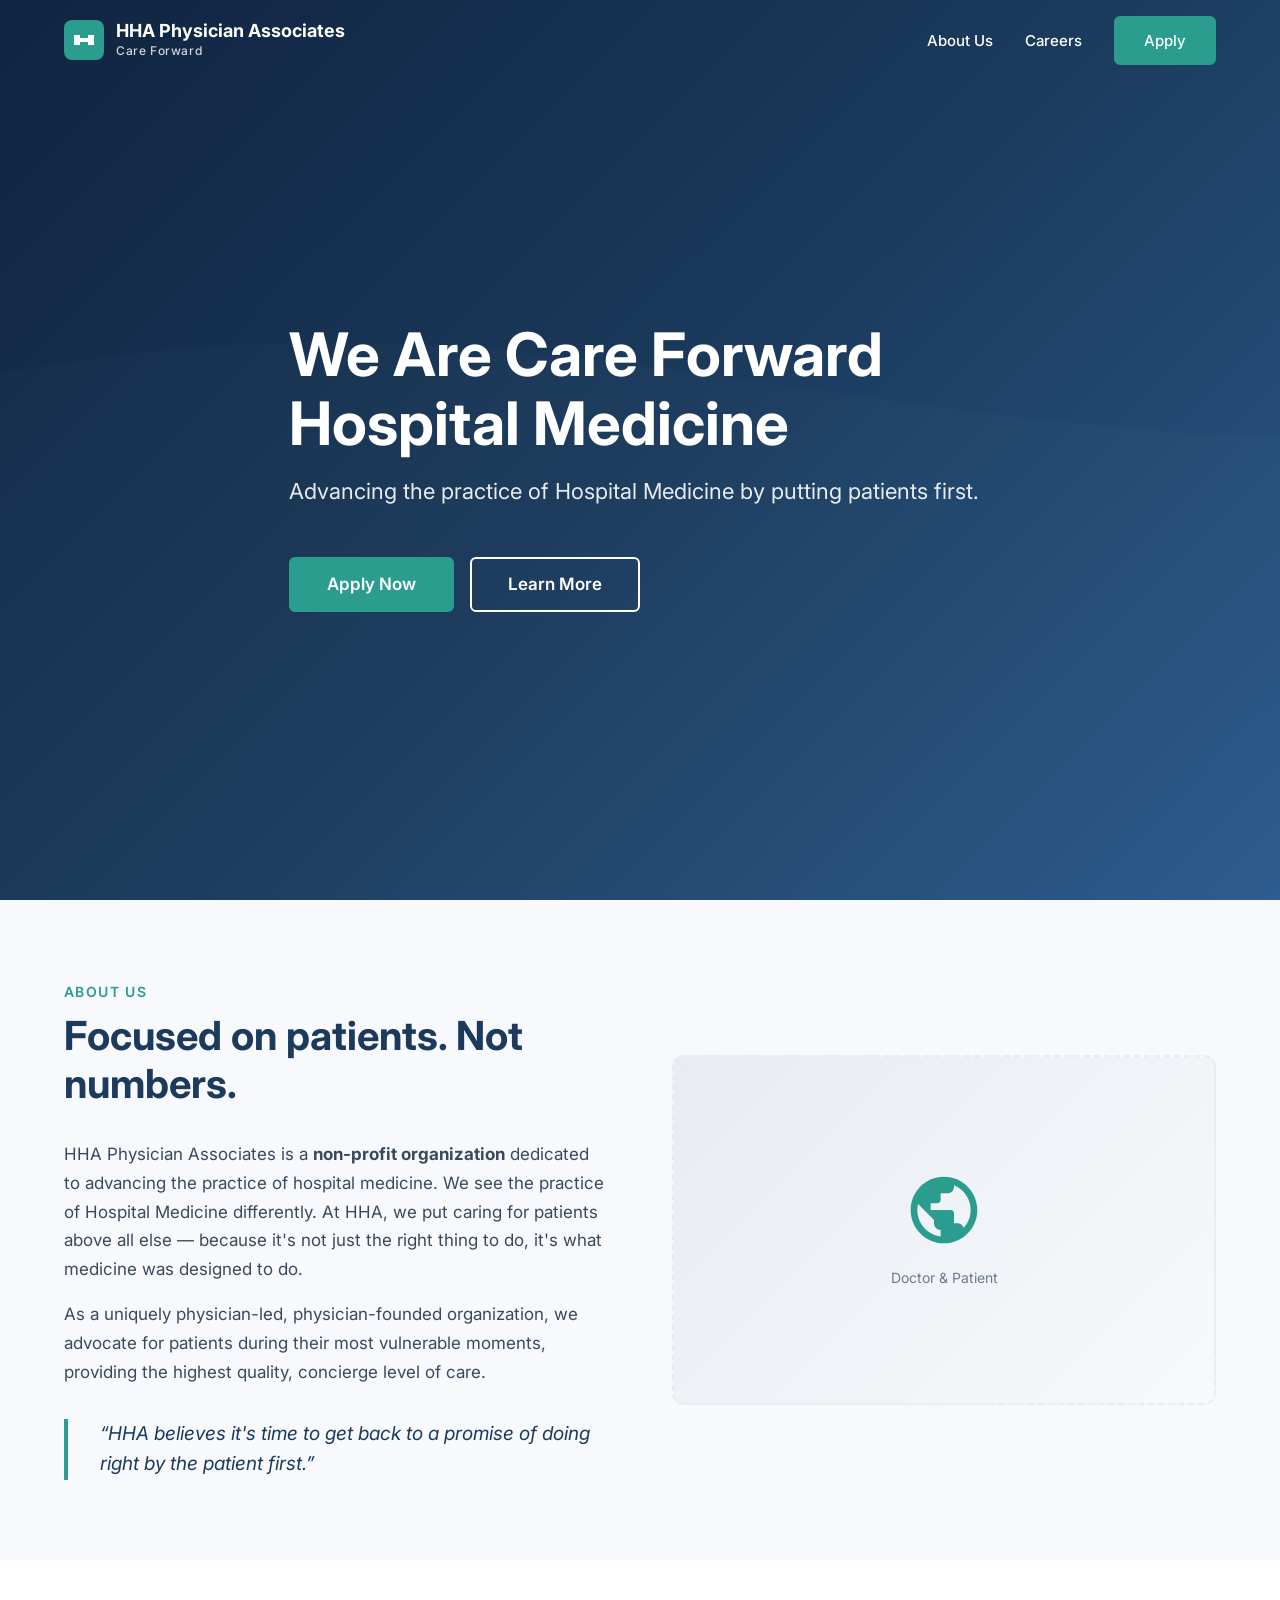
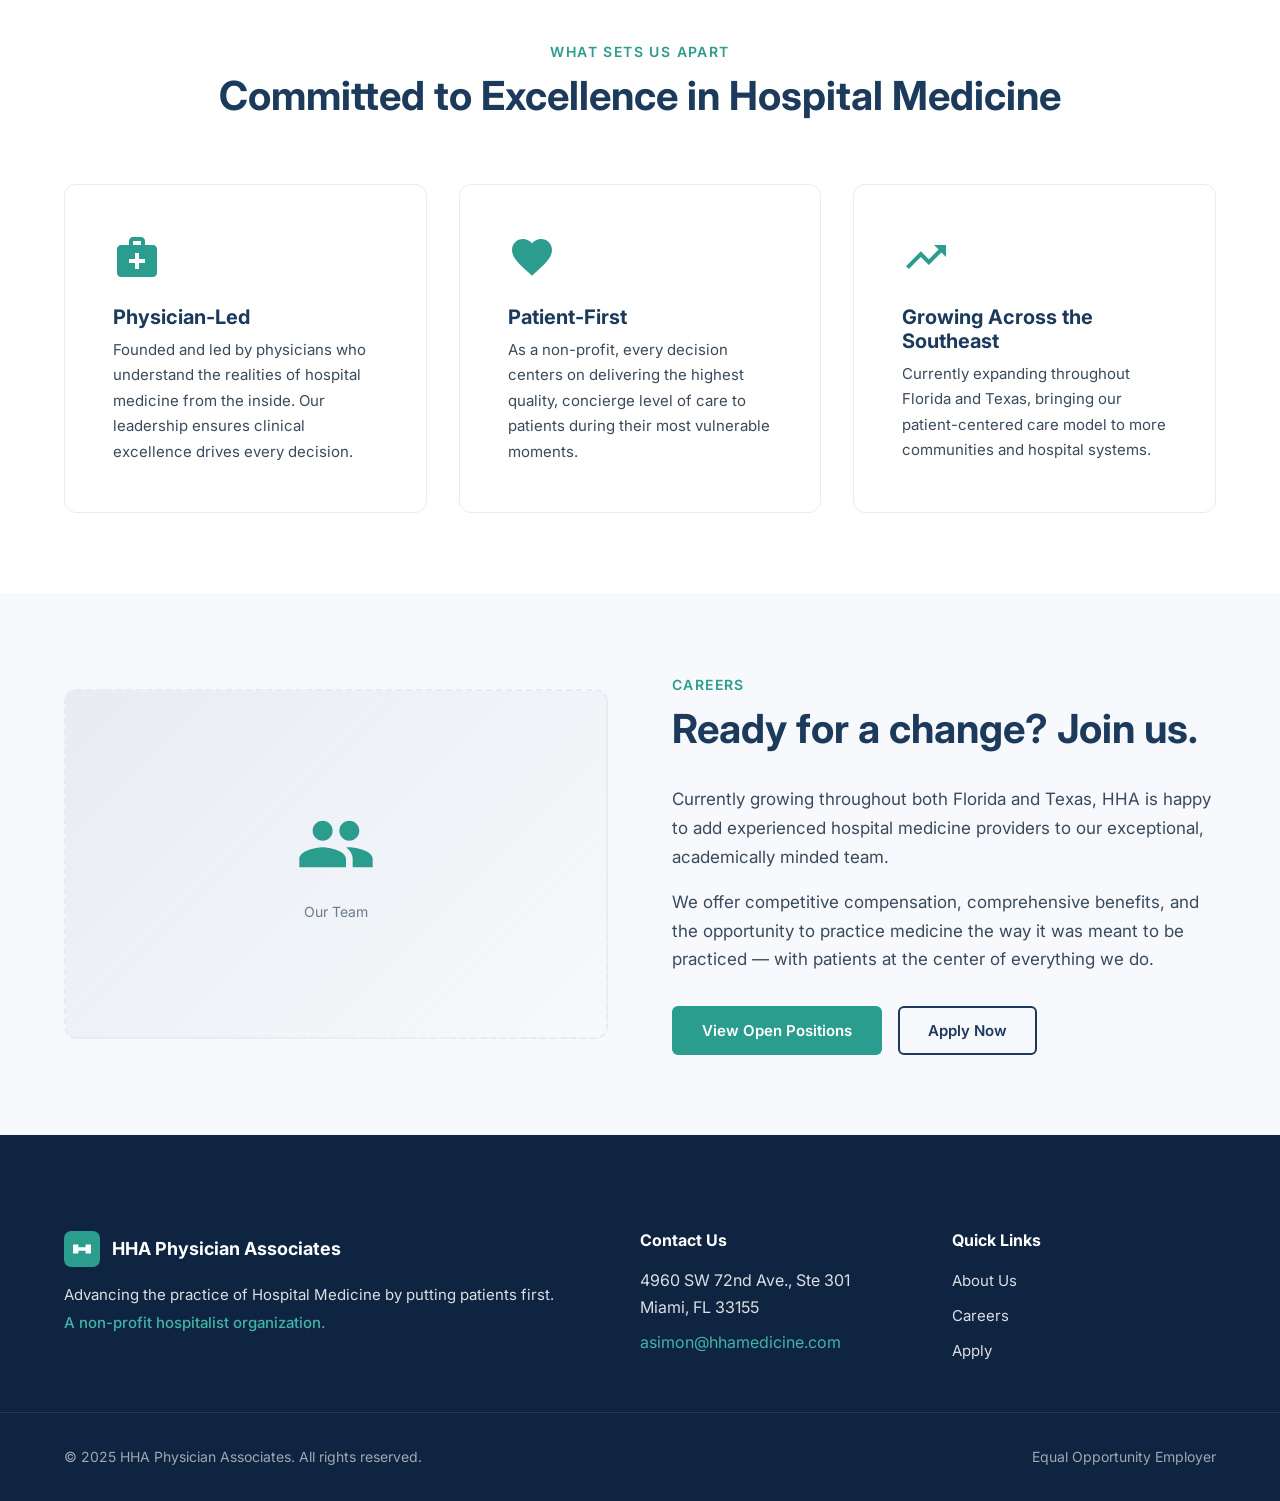
==== index.html @ b3868b81 "Add HHA Physician Associates website Build a complete static website for HHA Physician Associates, a" ====
<!DOCTYPE html>
<html lang="en">
<head>
  <meta charset="UTF-8">
  <meta name="viewport" content="width=device-width, initial-scale=1.0">
  <meta name="description" content="HHA Physician Associates is a non-profit, physician-led hospitalist group advancing hospital medicine by putting patients first. Serving Florida and Texas.">
  <meta name="keywords" content="hospitalist, hospital medicine, physician, HHA, Care Forward, Florida, Texas, patient care, non-profit">

  <meta property="og:title" content="HHA Physician Associates | Care Forward Hospital Medicine">
  <meta property="og:description" content="Advancing the practice of Hospital Medicine by putting patients first.">
  <meta property="og:type" content="website">

  <link rel="preconnect" href="https://fonts.googleapis.com">
  <link rel="preconnect" href="https://fonts.gstatic.com" crossorigin>
  <link href="https://fonts.googleapis.com/css2?family=Inter:wght@400;500;600;700&display=swap" rel="stylesheet">

  <link rel="stylesheet" href="css/variables.css">
  <link rel="stylesheet" href="css/styles.css">
  <link rel="stylesheet" href="css/responsive.css">

  <title>HHA Physician Associates | Care Forward Hospital Medicine</title>
</head>
<body>
  <a href="#main-content" class="skip-link">Skip to main content</a>

  <!-- Header -->
  <header class="site-header" id="site-header">
    <div class="container header-inner">
      <a href="index.html" class="logo" aria-label="HHA Physician Associates - Home">
        <svg class="logo-icon" width="40" height="40" viewBox="0 0 40 40" fill="none" xmlns="http://www.w3.org/2000/svg" aria-hidden="true">
          <rect width="40" height="40" rx="8" fill="#2A9D8F"/>
          <path d="M10 15h6v10h-6zM24 15h6v10h-6zM16 18h8v4h-8z" fill="white"/>
        </svg>
        <div class="logo-text">
          <span class="logo-name">HHA Physician Associates</span>
          <span class="logo-tagline">Care Forward</span>
        </div>
      </a>

      <button class="nav-toggle" id="nav-toggle" aria-expanded="false" aria-controls="nav-menu" aria-label="Toggle navigation menu">
        <span class="hamburger-line"></span>
        <span class="hamburger-line"></span>
        <span class="hamburger-line"></span>
      </button>

      <nav class="main-nav" id="nav-menu" aria-label="Main navigation">
        <ul class="nav-list">
          <li><a href="#about" class="nav-link">About Us</a></li>
          <li><a href="careers.html" class="nav-link">Careers</a></li>
          <li><a href="careers.html#apply" class="nav-link btn btn-accent">Apply</a></li>
        </ul>
      </nav>
    </div>
  </header>

  <main id="main-content">
    <!-- Hero Section -->
    <section class="hero" id="hero">
      <div class="hero-overlay"></div>
      <div class="container hero-content">
        <h1>We Are Care Forward Hospital Medicine</h1>
        <p class="hero-tagline">Advancing the practice of Hospital Medicine by putting patients first.</p>
        <div class="hero-actions">
          <a href="careers.html#apply" class="btn btn-accent btn-lg">Apply Now</a>
          <a href="#about" class="btn btn-outline-white btn-lg">Learn More</a>
        </div>
      </div>
    </section>

    <!-- About Section -->
    <section class="about" id="about">
      <div class="container two-column">
        <div class="text-content">
          <span class="section-label">About Us</span>
          <h2>Focused on patients. Not numbers.</h2>
          <p>HHA Physician Associates is a <strong>non-profit organization</strong> dedicated to advancing the practice of hospital medicine. We see the practice of Hospital Medicine differently. At HHA, we put caring for patients above all else &mdash; because it's not just the right thing to do, it's what medicine was designed to do.</p>
          <p>As a uniquely physician-led, physician-founded organization, we advocate for patients during their most vulnerable moments, providing the highest quality, concierge level of care.</p>
          <blockquote>
            <p>&ldquo;HHA believes it's time to get back to a promise of doing right by the patient first.&rdquo;</p>
          </blockquote>
        </div>
        <div class="image-content">
          <div class="image-placeholder" role="img" aria-label="Physician consulting with a patient">
            <svg width="80" height="80" viewBox="0 0 24 24" fill="none" xmlns="http://www.w3.org/2000/svg" aria-hidden="true">
              <path d="M12 2C6.48 2 2 6.48 2 12s4.48 10 10 10 10-4.48 10-10S17.52 2 12 2zm-1 17.93c-3.95-.49-7-3.85-7-7.93 0-.62.08-1.21.21-1.79L9 15v1c0 1.1.9 2 2 2v1.93zm6.9-2.54c-.26-.81-1-1.39-1.9-1.39h-1v-3c0-.55-.45-1-1-1H8v-2h2c.55 0 1-.45 1-1V7h2c1.1 0 2-.9 2-2v-.41c2.93 1.19 5 4.06 5 7.41 0 2.08-.8 3.97-2.1 5.39z" fill="#2A9D8F"/>
            </svg>
            <span>Doctor &amp; Patient</span>
          </div>
        </div>
      </div>
    </section>

    <!-- Values Section -->
    <section class="values" id="values">
      <div class="container">
        <span class="section-label section-label-center">What Sets Us Apart</span>
        <h2 class="section-title-center">Committed to Excellence in Hospital Medicine</h2>
        <div class="values-grid">
          <div class="value-card">
            <div class="value-icon">
              <svg width="48" height="48" viewBox="0 0 24 24" fill="none" xmlns="http://www.w3.org/2000/svg" aria-hidden="true">
                <path d="M20 6h-4V4c0-1.1-.9-2-2-2h-4c-1.1 0-2 .9-2 2v2H4c-1.1 0-2 .9-2 2v12c0 1.1.9 2 2 2h16c1.1 0 2-.9 2-2V8c0-1.1-.9-2-2-2zM10 4h4v2h-4V4zm6 11h-3v3h-2v-3H8v-2h3v-3h2v3h3v2z" fill="#2A9D8F"/>
              </svg>
            </div>
            <h3>Physician-Led</h3>
            <p>Founded and led by physicians who understand the realities of hospital medicine from the inside. Our leadership ensures clinical excellence drives every decision.</p>
          </div>
          <div class="value-card">
            <div class="value-icon">
              <svg width="48" height="48" viewBox="0 0 24 24" fill="none" xmlns="http://www.w3.org/2000/svg" aria-hidden="true">
                <path d="M12 21.35l-1.45-1.32C5.4 15.36 2 12.28 2 8.5 2 5.42 4.42 3 7.5 3c1.74 0 3.41.81 4.5 2.09C13.09 3.81 14.76 3 16.5 3 19.58 3 22 5.42 22 8.5c0 3.78-3.4 6.86-8.55 11.54L12 21.35z" fill="#2A9D8F"/>
              </svg>
            </div>
            <h3>Patient-First</h3>
            <p>As a non-profit, every decision centers on delivering the highest quality, concierge level of care to patients during their most vulnerable moments.</p>
          </div>
          <div class="value-card">
            <div class="value-icon">
              <svg width="48" height="48" viewBox="0 0 24 24" fill="none" xmlns="http://www.w3.org/2000/svg" aria-hidden="true">
                <path d="M16 6l2.29 2.29-4.88 4.88-4-4L2 16.59 3.41 18l6-6 4 4 6.3-6.29L22 12V6h-6z" fill="#2A9D8F"/>
              </svg>
            </div>
            <h3>Growing Across the Southeast</h3>
            <p>Currently expanding throughout Florida and Texas, bringing our patient-centered care model to more communities and hospital systems.</p>
          </div>
        </div>
      </div>
    </section>

    <!-- Join Section -->
    <section class="join" id="join">
      <div class="container two-column reverse">
        <div class="text-content">
          <span class="section-label">Careers</span>
          <h2>Ready for a change? Join us.</h2>
          <p>Currently growing throughout both Florida and Texas, HHA is happy to add experienced hospital medicine providers to our exceptional, academically minded team.</p>
          <p>We offer competitive compensation, comprehensive benefits, and the opportunity to practice medicine the way it was meant to be practiced &mdash; with patients at the center of everything we do.</p>
          <div class="join-actions">
            <a href="careers.html" class="btn btn-accent">View Open Positions</a>
            <a href="careers.html#apply" class="btn btn-outline">Apply Now</a>
          </div>
        </div>
        <div class="image-content">
          <div class="image-placeholder" role="img" aria-label="HHA medical team collaborating">
            <svg width="80" height="80" viewBox="0 0 24 24" fill="none" xmlns="http://www.w3.org/2000/svg" aria-hidden="true">
              <path d="M16 11c1.66 0 2.99-1.34 2.99-3S17.66 5 16 5c-1.66 0-3 1.34-3 3s1.34 3 3 3zm-8 0c1.66 0 2.99-1.34 2.99-3S9.66 5 8 5C6.34 5 5 6.34 5 8s1.34 3 3 3zm0 2c-2.33 0-7 1.17-7 3.5V19h14v-2.5c0-2.33-4.67-3.5-7-3.5zm8 0c-.29 0-.62.02-.97.05 1.16.84 1.97 1.97 1.97 3.45V19h6v-2.5c0-2.33-4.67-3.5-7-3.5z" fill="#2A9D8F"/>
            </svg>
            <span>Our Team</span>
          </div>
        </div>
      </div>
    </section>
  </main>

  <!-- Footer -->
  <footer class="site-footer">
    <div class="container footer-grid">
      <div class="footer-brand">
        <a href="index.html" class="footer-logo" aria-label="HHA Physician Associates - Home">
          <svg class="logo-icon" width="36" height="36" viewBox="0 0 40 40" fill="none" xmlns="http://www.w3.org/2000/svg" aria-hidden="true">
            <rect width="40" height="40" rx="8" fill="#2A9D8F"/>
            <path d="M10 15h6v10h-6zM24 15h6v10h-6zM16 18h8v4h-8z" fill="white"/>
          </svg>
          <span>HHA Physician Associates</span>
        </a>
        <p>Advancing the practice of Hospital Medicine by putting patients first.</p>
        <p class="footer-nonprofit">A non-profit hospitalist organization.</p>
      </div>
      <div class="footer-contact">
        <h4>Contact Us</h4>
        <address>
          4960 SW 72nd Ave., Ste 301<br>
          Miami, FL 33155
        </address>
        <a href="mailto:asimon@hhamedicine.com">asimon@hhamedicine.com</a>
      </div>
      <div class="footer-links">
        <h4>Quick Links</h4>
        <ul>
          <li><a href="#about">About Us</a></li>
          <li><a href="careers.html">Careers</a></li>
          <li><a href="careers.html#apply">Apply</a></li>
        </ul>
      </div>
    </div>
    <div class="footer-bottom">
      <div class="container footer-bottom-inner">
        <p>&copy; 2025 HHA Physician Associates. All rights reserved.</p>
        <p>Equal Opportunity Employer</p>
      </div>
    </div>
  </footer>

  <script src="js/main.js"></script>
</body>
</html>
---- css/variables.css ----
:root {
  /* Primary - Deep medical blue */
  --color-primary: #1B3A5C;
  --color-primary-light: #2A5A8C;
  --color-primary-dark: #0F2440;

  /* Accent - Teal */
  --color-accent: #2A9D8F;
  --color-accent-light: #40B4A6;
  --color-accent-dark: #1E7A6E;

  /* Neutrals */
  --color-white: #FFFFFF;
  --color-off-white: #F7F9FC;
  --color-light-gray: #E8ECF1;
  --color-medium-gray: #6B7B8D;
  --color-dark-gray: #3A4A5C;
  --color-black: #1A1A2E;

  /* Semantic */
  --color-error: #E74C3C;

  /* Typography */
  --font-heading: 'Inter', 'Segoe UI', system-ui, sans-serif;
  --font-body: 'Inter', 'Segoe UI', system-ui, sans-serif;

  /* Spacing */
  --space-xs: 0.25rem;
  --space-sm: 0.5rem;
  --space-md: 1rem;
  --space-lg: 2rem;
  --space-xl: 3rem;
  --space-2xl: 4rem;
  --space-3xl: 6rem;

  /* Container */
  --container-max: 1200px;
  --container-padding: 1.5rem;

  /* Border radius */
  --radius-sm: 4px;
  --radius-md: 6px;
  --radius-lg: 12px;

  /* Shadows */
  --shadow-sm: 0 1px 3px rgba(0, 0, 0, 0.08);
  --shadow-md: 0 4px 12px rgba(0, 0, 0, 0.1);
  --shadow-lg: 0 8px 30px rgba(0, 0, 0, 0.12);
}
---- css/styles.css ----
/* ============================================
   Reset
   ============================================ */
*, *::before, *::after {
  box-sizing: border-box;
  margin: 0;
  padding: 0;
}

html {
  scroll-behavior: smooth;
  scroll-padding-top: 80px;
}

body {
  font-family: var(--font-body);
  font-size: 1rem;
  line-height: 1.7;
  color: var(--color-black);
  background-color: var(--color-white);
  -webkit-font-smoothing: antialiased;
  -moz-osx-font-smoothing: grayscale;
}

img {
  max-width: 100%;
  height: auto;
  display: block;
}

a {
  color: inherit;
  text-decoration: none;
}

ul {
  list-style: none;
}

h1, h2, h3, h4, h5, h6 {
  font-family: var(--font-heading);
  line-height: 1.2;
  color: var(--color-primary);
}

/* ============================================
   Utilities
   ============================================ */
.container {
  max-width: var(--container-max);
  margin-inline: auto;
  padding-inline: var(--container-padding);
}

.container.narrow {
  max-width: 700px;
}

.skip-link {
  position: absolute;
  top: -100%;
  left: 16px;
  background: var(--color-primary);
  color: var(--color-white);
  padding: 0.75rem 1.5rem;
  border-radius: var(--radius-md);
  z-index: 1000;
  font-weight: 600;
}

.skip-link:focus {
  top: 16px;
}

.section-label {
  display: block;
  font-size: 0.875rem;
  font-weight: 600;
  text-transform: uppercase;
  letter-spacing: 0.1em;
  color: var(--color-accent);
  margin-bottom: var(--space-sm);
}

.section-label-center {
  text-align: center;
}

.section-title-center {
  text-align: center;
  margin-bottom: var(--space-2xl);
}

/* ============================================
   Buttons
   ============================================ */
.btn {
  display: inline-flex;
  align-items: center;
  justify-content: center;
  gap: 0.5rem;
  padding: 0.75rem 1.75rem;
  border-radius: var(--radius-md);
  font-weight: 600;
  font-size: 0.9375rem;
  font-family: var(--font-body);
  text-decoration: none;
  transition: all 0.2s ease;
  cursor: pointer;
  border: 2px solid transparent;
  line-height: 1.4;
}

.btn-lg {
  padding: 0.875rem 2.25rem;
  font-size: 1.0625rem;
}

.btn-accent {
  background: var(--color-accent);
  color: var(--color-white);
  border-color: var(--color-accent);
}

.btn-accent:hover,
.btn-accent:focus-visible {
  background: var(--color-accent-dark);
  border-color: var(--color-accent-dark);
}

.btn-outline {
  background: transparent;
  color: var(--color-primary);
  border-color: var(--color-primary);
}

.btn-outline:hover,
.btn-outline:focus-visible {
  background: var(--color-primary);
  color: var(--color-white);
}

.btn-outline-white {
  background: transparent;
  color: var(--color-white);
  border-color: var(--color-white);
}

.btn-outline-white:hover,
.btn-outline-white:focus-visible {
  background: var(--color-white);
  color: var(--color-primary);
}

/* ============================================
   Header
   ============================================ */
.site-header {
  position: fixed;
  top: 0;
  left: 0;
  right: 0;
  z-index: 100;
  background: transparent;
  transition: background 0.3s ease, box-shadow 0.3s ease;
}

.site-header.scrolled {
  background: var(--color-white);
  box-shadow: var(--shadow-sm);
}

.site-header.scrolled .logo-name,
.site-header.scrolled .logo-tagline {
  color: var(--color-primary);
}

.site-header.scrolled .nav-link {
  color: var(--color-black);
}

.site-header.scrolled .nav-link:hover,
.site-header.scrolled .nav-link:focus-visible {
  color: var(--color-accent);
}

.site-header.scrolled .nav-link.btn.btn-accent {
  color: var(--color-white);
}

.site-header.scrolled .hamburger-line {
  background: var(--color-primary);
}

.header-inner {
  display: flex;
  align-items: center;
  justify-content: space-between;
  padding-block: 1rem;
}

/* Logo */
.logo {
  display: flex;
  align-items: center;
  gap: 0.75rem;
  text-decoration: none;
  z-index: 101;
}

.logo-text {
  display: flex;
  flex-direction: column;
}

.logo-name {
  font-size: 1.125rem;
  font-weight: 700;
  color: var(--color-white);
  line-height: 1.2;
  transition: color 0.3s ease;
}

.logo-tagline {
  font-size: 0.75rem;
  font-weight: 500;
  color: rgba(255, 255, 255, 0.8);
  letter-spacing: 0.05em;
  transition: color 0.3s ease;
}

.site-header.scrolled .logo-tagline {
  color: var(--color-accent);
}

/* Navigation */
.nav-toggle {
  display: flex;
  flex-direction: column;
  gap: 5px;
  background: none;
  border: none;
  cursor: pointer;
  padding: 8px;
  z-index: 101;
}

.hamburger-line {
  width: 24px;
  height: 2px;
  background: var(--color-white);
  transition: all 0.3s ease;
}

.nav-open .hamburger-line:nth-child(1) {
  transform: rotate(45deg) translate(5px, 5px);
}

.nav-open .hamburger-line:nth-child(2) {
  opacity: 0;
}

.nav-open .hamburger-line:nth-child(3) {
  transform: rotate(-45deg) translate(5px, -5px);
}

.main-nav {
  display: none;
}

.nav-list {
  display: flex;
  flex-direction: column;
  align-items: center;
  gap: var(--space-lg);
}

.nav-link {
  font-weight: 500;
  font-size: 1rem;
  color: var(--color-white);
  transition: color 0.2s ease;
}

.nav-link:hover,
.nav-link:focus-visible {
  color: var(--color-accent-light);
}

/* Mobile nav open state */
.nav-open .main-nav {
  display: flex;
  position: fixed;
  top: 0;
  left: 0;
  right: 0;
  bottom: 0;
  background: var(--color-primary-dark);
  align-items: center;
  justify-content: center;
  z-index: 100;
}

.nav-open .nav-link {
  font-size: 1.5rem;
  color: var(--color-white);
}

.nav-open .hamburger-line {
  background: var(--color-white);
}

/* ============================================
   Hero
   ============================================ */
.hero {
  position: relative;
  min-height: 100vh;
  display: flex;
  align-items: center;
  background: linear-gradient(135deg, var(--color-primary-dark) 0%, var(--color-primary) 50%, var(--color-primary-light) 100%);
  overflow: hidden;
}

.hero-overlay {
  position: absolute;
  inset: 0;
  background: url('data:image/svg+xml,<svg xmlns="http://www.w3.org/2000/svg" viewBox="0 0 1440 320"><path fill="rgba(255,255,255,0.03)" d="M0,96L48,112C96,128,192,160,288,160C384,160,480,128,576,122.7C672,117,768,139,864,149.3C960,160,1056,160,1152,138.7C1248,117,1344,75,1392,53.3L1440,32L1440,320L1392,320C1344,320,1248,320,1152,320C1056,320,960,320,864,320C768,320,672,320,576,320C480,320,384,320,288,320C192,320,96,320,48,320L0,320Z"></path></svg>') no-repeat bottom;
  background-size: cover;
  opacity: 0.5;
}

.hero-content {
  position: relative;
  z-index: 1;
  max-width: 750px;
  padding-block: 8rem 6rem;
}

.hero h1 {
  font-size: clamp(2.25rem, 5vw, 3.75rem);
  font-weight: 700;
  color: var(--color-white);
  margin-bottom: var(--space-md);
  line-height: 1.15;
}

.hero-tagline {
  font-size: clamp(1.125rem, 2vw, 1.375rem);
  color: rgba(255, 255, 255, 0.9);
  margin-bottom: var(--space-xl);
  line-height: 1.6;
}

.hero-actions {
  display: flex;
  flex-wrap: wrap;
  gap: var(--space-md);
}

/* ============================================
   About Section
   ============================================ */
.about {
  padding: var(--space-3xl) 0;
  background: var(--color-off-white);
}

.two-column {
  display: grid;
  grid-template-columns: 1fr;
  gap: var(--space-2xl);
  align-items: center;
}

.about h2 {
  font-size: clamp(1.75rem, 3.5vw, 2.5rem);
  margin-bottom: var(--space-lg);
}

.about p {
  margin-bottom: var(--space-md);
  color: var(--color-dark-gray);
  font-size: 1.0625rem;
}

.about blockquote {
  border-left: 4px solid var(--color-accent);
  padding-left: var(--space-lg);
  margin-top: var(--space-lg);
  font-style: italic;
}

.about blockquote p {
  font-size: 1.1875rem;
  color: var(--color-primary);
  line-height: 1.6;
  margin-bottom: 0;
}

/* Image placeholder */
.image-placeholder {
  background: linear-gradient(135deg, var(--color-light-gray) 0%, var(--color-off-white) 100%);
  border-radius: var(--radius-lg);
  display: flex;
  flex-direction: column;
  align-items: center;
  justify-content: center;
  gap: var(--space-md);
  min-height: 350px;
  color: var(--color-medium-gray);
  font-size: 0.875rem;
  border: 2px dashed var(--color-light-gray);
}

/* ============================================
   Values Section
   ============================================ */
.values {
  padding: var(--space-3xl) 0;
  background: var(--color-white);
}

.values h2 {
  font-size: clamp(1.75rem, 3.5vw, 2.5rem);
}

.values-grid {
  display: grid;
  grid-template-columns: 1fr;
  gap: var(--space-lg);
}

.value-card {
  background: var(--color-white);
  border: 1px solid var(--color-light-gray);
  border-radius: var(--radius-lg);
  padding: var(--space-xl);
  transition: transform 0.2s ease, box-shadow 0.2s ease;
}

.value-card:hover {
  transform: translateY(-4px);
  box-shadow: var(--shadow-lg);
}

.value-icon {
  margin-bottom: var(--space-md);
}

.value-card h3 {
  font-size: 1.25rem;
  margin-bottom: var(--space-sm);
  color: var(--color-primary);
}

.value-card p {
  color: var(--color-dark-gray);
  font-size: 0.9375rem;
  line-height: 1.7;
}

/* ============================================
   Join Section
   ============================================ */
.join {
  padding: var(--space-3xl) 0;
  background: var(--color-off-white);
}

.join h2 {
  font-size: clamp(1.75rem, 3.5vw, 2.5rem);
  margin-bottom: var(--space-lg);
}

.join p {
  margin-bottom: var(--space-md);
  color: var(--color-dark-gray);
  font-size: 1.0625rem;
}

.join-actions {
  display: flex;
  flex-wrap: wrap;
  gap: var(--space-md);
  margin-top: var(--space-lg);
}

.two-column.reverse {
  direction: ltr;
}

/* ============================================
   Footer
   ============================================ */
.site-footer {
  background: var(--color-primary-dark);
  color: rgba(255, 255, 255, 0.85);
  padding-top: var(--space-3xl);
}

.footer-grid {
  display: grid;
  grid-template-columns: 1fr;
  gap: var(--space-xl);
  padding-bottom: var(--space-xl);
}

.footer-logo {
  display: flex;
  align-items: center;
  gap: 0.75rem;
  font-size: 1.125rem;
  font-weight: 700;
  color: var(--color-white);
  margin-bottom: var(--space-md);
}

.footer-brand p {
  font-size: 0.9375rem;
  line-height: 1.6;
  margin-bottom: var(--space-xs);
}

.footer-nonprofit {
  color: var(--color-accent-light);
  font-weight: 500;
}

.footer-contact h4,
.footer-links h4 {
  color: var(--color-white);
  font-size: 1rem;
  margin-bottom: var(--space-md);
}

.footer-contact address {
  font-style: normal;
  margin-bottom: var(--space-sm);
  line-height: 1.7;
}

.footer-contact a {
  color: var(--color-accent-light);
  transition: color 0.2s ease;
}

.footer-contact a:hover {
  color: var(--color-white);
}

.footer-links ul {
  display: flex;
  flex-direction: column;
  gap: var(--space-sm);
}

.footer-links a {
  color: rgba(255, 255, 255, 0.85);
  transition: color 0.2s ease;
  font-size: 0.9375rem;
}

.footer-links a:hover {
  color: var(--color-accent-light);
}

.footer-bottom {
  border-top: 1px solid rgba(255, 255, 255, 0.1);
  padding: var(--space-lg) 0;
}

.footer-bottom-inner {
  display: flex;
  flex-direction: column;
  gap: var(--space-xs);
  font-size: 0.875rem;
  color: rgba(255, 255, 255, 0.6);
}

/* ============================================
   Careers Page Styles
   ============================================ */
.page-hero {
  background: linear-gradient(135deg, var(--color-primary-dark) 0%, var(--color-primary) 100%);
  padding: 8rem 0 4rem;
  text-align: center;
}

.page-hero h1 {
  font-size: clamp(2rem, 4vw, 3rem);
  color: var(--color-white);
  margin-bottom: var(--space-sm);
}

.page-hero p {
  color: rgba(255, 255, 255, 0.85);
  font-size: 1.125rem;
}

/* Job posting */
.job-posting {
  padding: var(--space-3xl) 0;
}

.job-card {
  background: var(--color-white);
  border: 1px solid var(--color-light-gray);
  border-radius: var(--radius-lg);
  overflow: hidden;
}

.job-header {
  background: var(--color-off-white);
  padding: var(--space-xl);
  border-bottom: 1px solid var(--color-light-gray);
}

.job-header h2 {
  font-size: 1.75rem;
  margin-bottom: var(--space-md);
}

.job-meta {
  display: flex;
  flex-wrap: wrap;
  gap: var(--space-sm);
  align-items: center;
}

.badge {
  display: inline-block;
  background: var(--color-accent);
  color: var(--color-white);
  padding: 0.25rem 0.75rem;
  border-radius: 20px;
  font-size: 0.8125rem;
  font-weight: 600;
}

.badge-outline {
  background: transparent;
  border: 1px solid var(--color-primary);
  color: var(--color-primary);
}

.job-location {
  display: flex;
  align-items: center;
  gap: 0.25rem;
  color: var(--color-medium-gray);
  font-size: 0.9375rem;
}

.job-body {
  padding: var(--space-xl);
}

.job-body h3 {
  font-size: 1.25rem;
  margin-bottom: var(--space-md);
  margin-top: var(--space-xl);
  color: var(--color-primary);
}

.job-body h3:first-child {
  margin-top: 0;
}

.job-body ul {
  list-style: none;
  padding: 0;
}

.job-body li {
  position: relative;
  padding-left: 1.5rem;
  margin-bottom: var(--space-sm);
  color: var(--color-dark-gray);
  line-height: 1.6;
}

.job-body li::before {
  content: "";
  position: absolute;
  left: 0;
  top: 0.6em;
  width: 6px;
  height: 6px;
  border-radius: 50%;
  background: var(--color-accent);
}

/* Benefits grid */
.benefits-grid {
  display: grid;
  grid-template-columns: repeat(2, 1fr);
  gap: var(--space-md);
  margin-top: var(--space-md);
}

.benefit-item {
  display: flex;
  align-items: center;
  gap: 0.5rem;
  padding: var(--space-md);
  background: var(--color-off-white);
  border-radius: var(--radius-md);
  font-weight: 500;
  font-size: 0.9375rem;
  color: var(--color-primary);
}

.benefit-item::before {
  content: "";
  display: inline-block;
  width: 8px;
  height: 8px;
  border-radius: 50%;
  background: var(--color-accent);
  flex-shrink: 0;
}

/* Apply section */
.apply-section {
  padding: var(--space-3xl) 0;
  background: var(--color-off-white);
}

.apply-content {
  text-align: center;
  max-width: 600px;
  margin: 0 auto;
}

.apply-content h2 {
  font-size: clamp(1.75rem, 3vw, 2.25rem);
  margin-bottom: var(--space-md);
}

.apply-content p {
  color: var(--color-dark-gray);
  margin-bottom: var(--space-lg);
  font-size: 1.0625rem;
}

.apply-content .btn {
  font-size: 1.125rem;
  padding: 1rem 2.5rem;
}

/* ============================================
   Animations
   ============================================ */
@media (prefers-reduced-motion: reduce) {
  *, *::before, *::after {
    animation-duration: 0.01ms !important;
    transition-duration: 0.01ms !important;
    scroll-behavior: auto !important;
  }
}
---- css/responsive.css ----
/* ============================================
   Responsive Styles - Mobile First
   ============================================ */

/* ---- Tablet (768px+) ---- */
@media (min-width: 768px) {
  /* Navigation */
  .nav-toggle {
    display: none;
  }

  .main-nav {
    display: flex;
  }

  .nav-list {
    flex-direction: row;
    gap: var(--space-lg);
  }

  .nav-link {
    font-size: 0.9375rem;
  }

  /* Two-column layout */
  .two-column {
    grid-template-columns: 1fr 1fr;
  }

  .two-column.reverse {
    grid-template-columns: 1fr 1fr;
  }

  .two-column.reverse .text-content {
    order: 2;
  }

  .two-column.reverse .image-content {
    order: 1;
  }

  /* Values grid */
  .values-grid {
    grid-template-columns: repeat(2, 1fr);
  }

  /* Footer */
  .footer-grid {
    grid-template-columns: 2fr 1fr 1fr;
  }

  .footer-bottom-inner {
    flex-direction: row;
    justify-content: space-between;
  }

  /* Benefits grid */
  .benefits-grid {
    grid-template-columns: repeat(2, 1fr);
  }
}

/* ---- Desktop (1024px+) ---- */
@media (min-width: 1024px) {
  /* Values grid */
  .values-grid {
    grid-template-columns: repeat(3, 1fr);
  }

  /* Hero */
  .hero-content {
    padding-block: 10rem 8rem;
  }

  /* Sections */
  .about,
  .values,
  .join,
  .job-posting,
  .apply-section {
    padding: 5rem 0;
  }

  /* Benefits grid on desktop */
  .benefits-grid {
    grid-template-columns: repeat(4, 1fr);
  }
}

/* ---- Large Desktop (1440px+) ---- */
@media (min-width: 1440px) {
  .container {
    padding-inline: 2rem;
  }
}
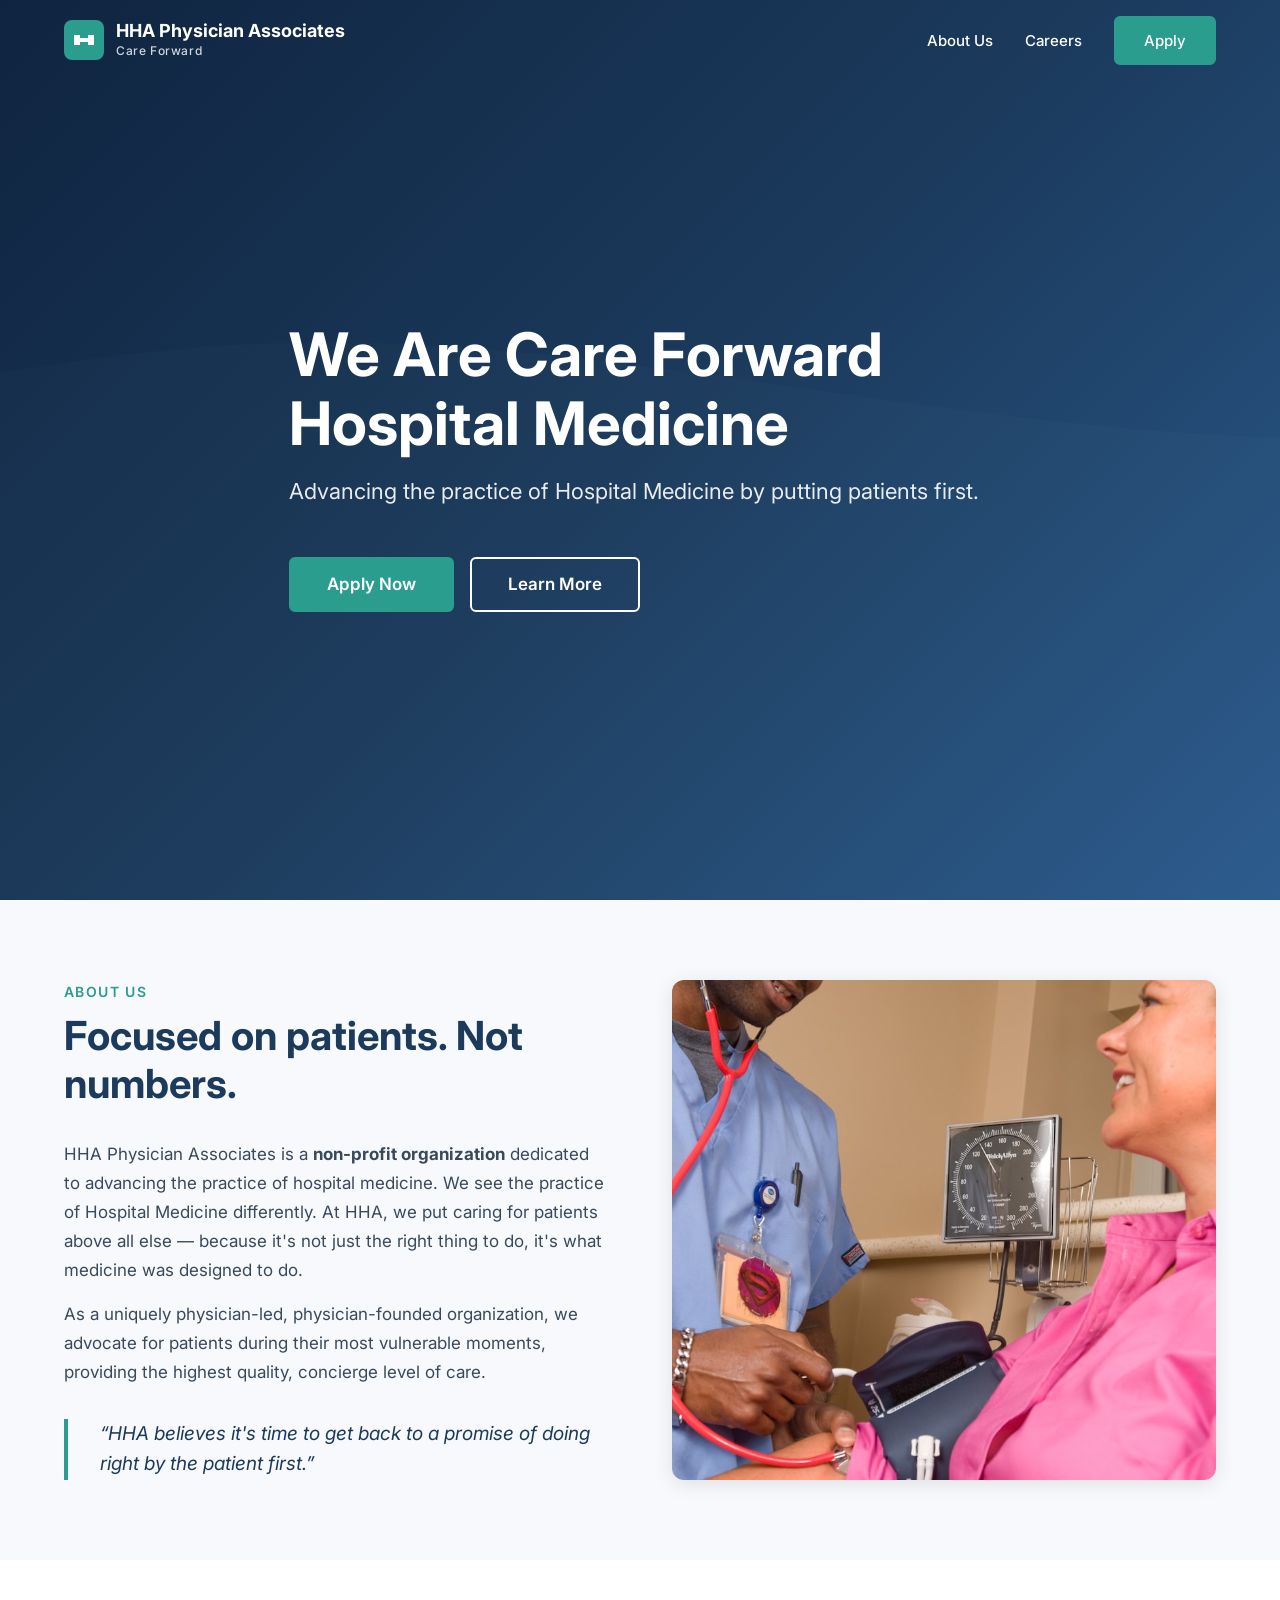
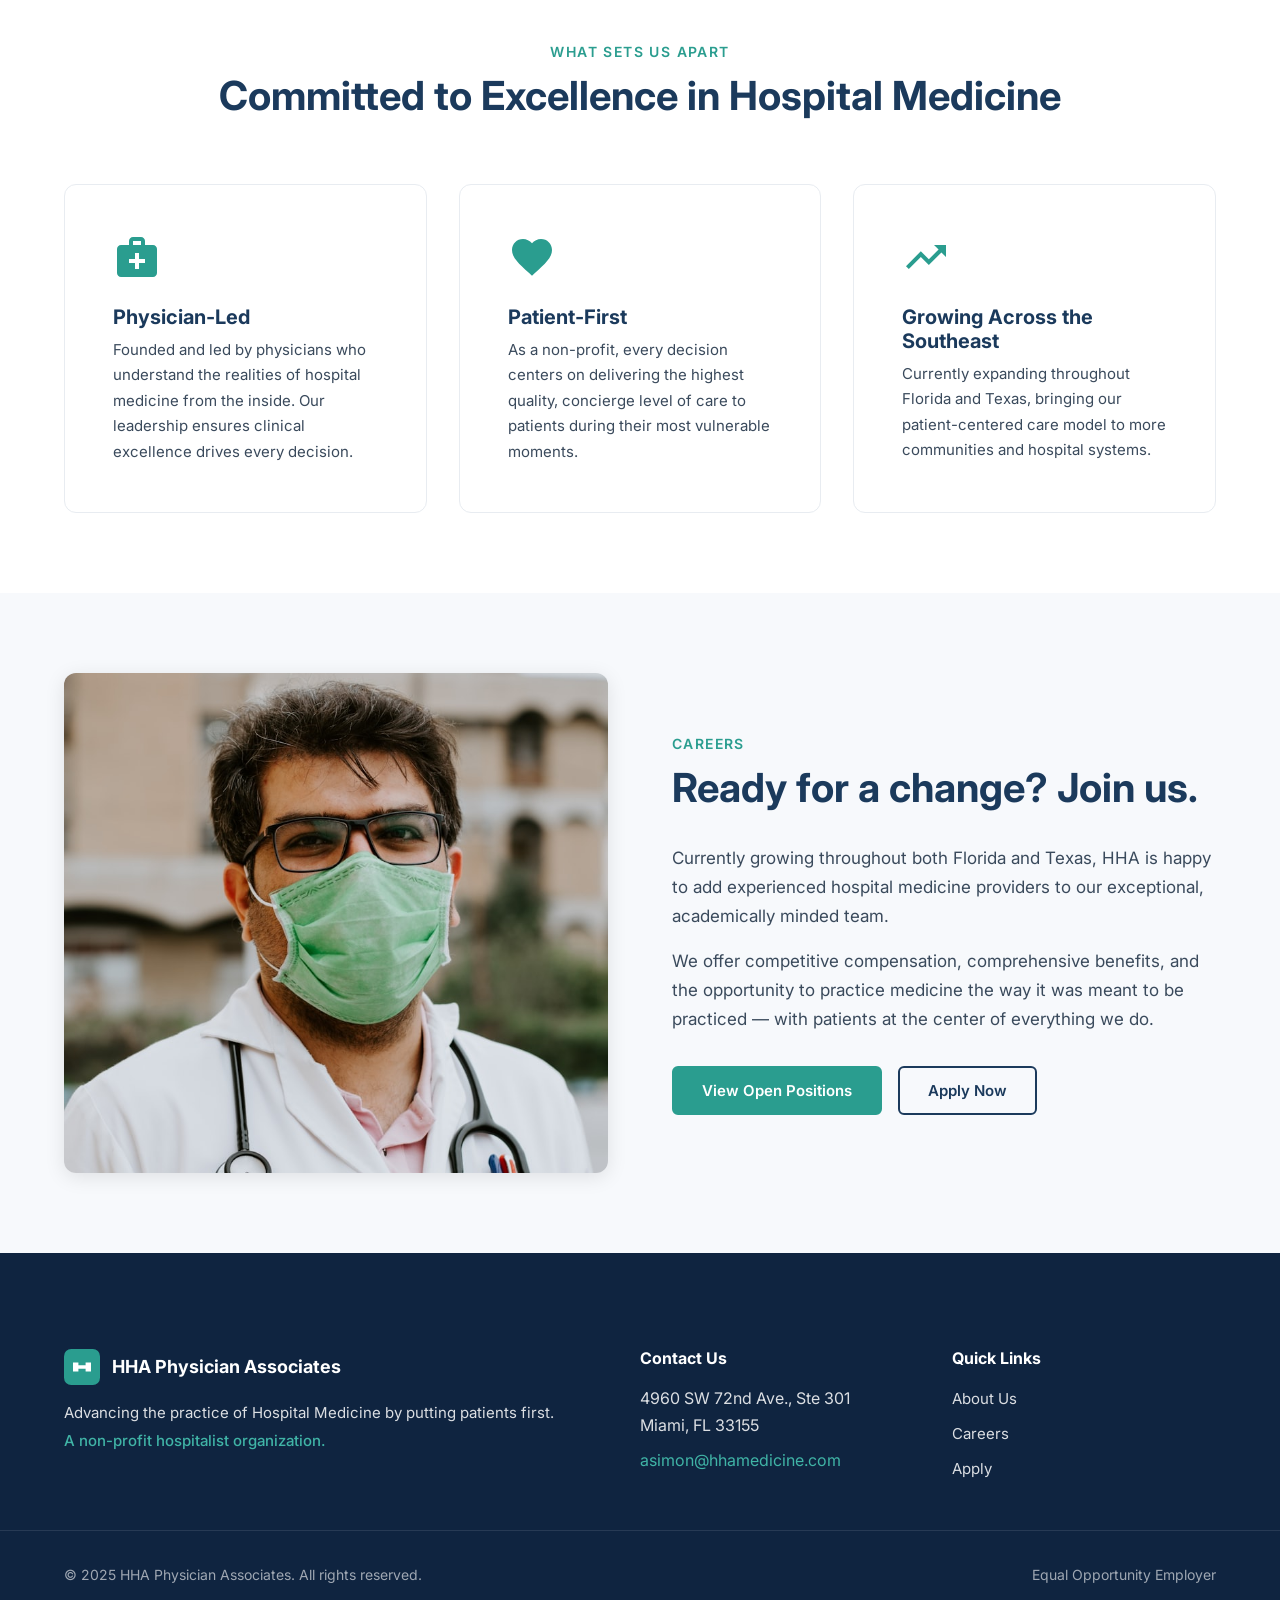
==== commit f6edeaf5: "Add doctor-patient and medical team images to website Replace SVG placeholder icons in About and Car" ====
--- a/index.html
+++ b/index.html
@@ -80,12 +80,7 @@
           </blockquote>
         </div>
         <div class="image-content">
-          <div class="image-placeholder" role="img" aria-label="Physician consulting with a patient">
-            <svg width="80" height="80" viewBox="0 0 24 24" fill="none" xmlns="http://www.w3.org/2000/svg" aria-hidden="true">
-              <path d="M12 2C6.48 2 2 6.48 2 12s4.48 10 10 10 10-4.48 10-10S17.52 2 12 2zm-1 17.93c-3.95-.49-7-3.85-7-7.93 0-.62.08-1.21.21-1.79L9 15v1c0 1.1.9 2 2 2v1.93zm6.9-2.54c-.26-.81-1-1.39-1.9-1.39h-1v-3c0-.55-.45-1-1-1H8v-2h2c.55 0 1-.45 1-1V7h2c1.1 0 2-.9 2-2v-.41c2.93 1.19 5 4.06 5 7.41 0 2.08-.8 3.97-2.1 5.39z" fill="#2A9D8F"/>
-            </svg>
-            <span>Doctor &amp; Patient</span>
-          </div>
+          <img src="assets/images/doctor-patient.jpg" alt="Physician consulting with a patient" class="section-image">
         </div>
       </div>
     </section>
@@ -141,12 +136,7 @@
           </div>
         </div>
         <div class="image-content">
-          <div class="image-placeholder" role="img" aria-label="HHA medical team collaborating">
-            <svg width="80" height="80" viewBox="0 0 24 24" fill="none" xmlns="http://www.w3.org/2000/svg" aria-hidden="true">
-              <path d="M16 11c1.66 0 2.99-1.34 2.99-3S17.66 5 16 5c-1.66 0-3 1.34-3 3s1.34 3 3 3zm-8 0c1.66 0 2.99-1.34 2.99-3S9.66 5 8 5C6.34 5 5 6.34 5 8s1.34 3 3 3zm0 2c-2.33 0-7 1.17-7 3.5V19h14v-2.5c0-2.33-4.67-3.5-7-3.5zm8 0c-.29 0-.62.02-.97.05 1.16.84 1.97 1.97 1.97 3.45V19h6v-2.5c0-2.33-4.67-3.5-7-3.5z" fill="#2A9D8F"/>
-            </svg>
-            <span>Our Team</span>
-          </div>
+          <img src="assets/images/medical-team.jpg" alt="HHA medical team collaborating" class="section-image">
         </div>
       </div>
     </section>
--- a/css/styles.css
+++ b/css/styles.css
@@ -398,7 +398,18 @@
   margin-bottom: 0;
 }
 
-/* Image placeholder */
+/* Section images */
+.section-image {
+  width: 100%;
+  height: auto;
+  border-radius: var(--radius-lg);
+  object-fit: cover;
+  min-height: 350px;
+  max-height: 500px;
+  box-shadow: 0 4px 20px rgba(0, 0, 0, 0.1);
+}
+
+/* Image placeholder (fallback) */
 .image-placeholder {
   background: linear-gradient(135deg, var(--color-light-gray) 0%, var(--color-off-white) 100%);
   border-radius: var(--radius-lg);
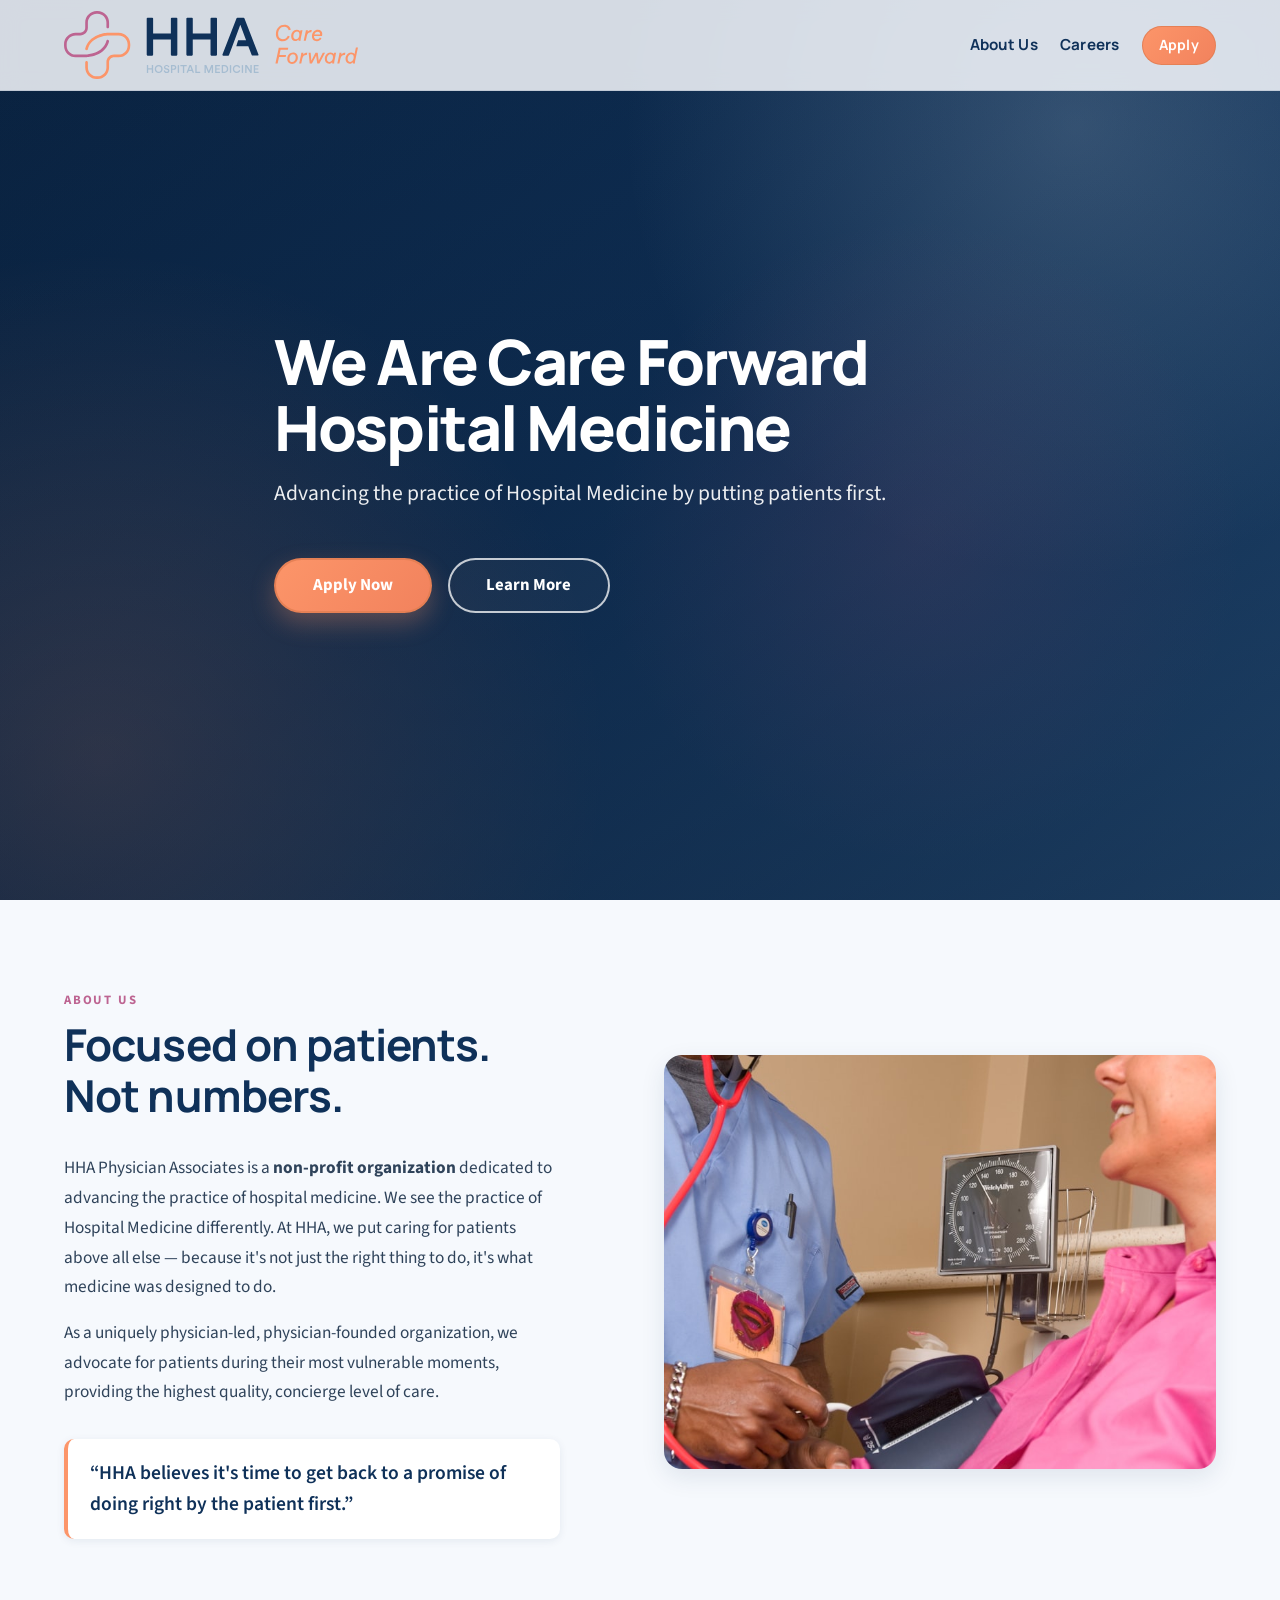
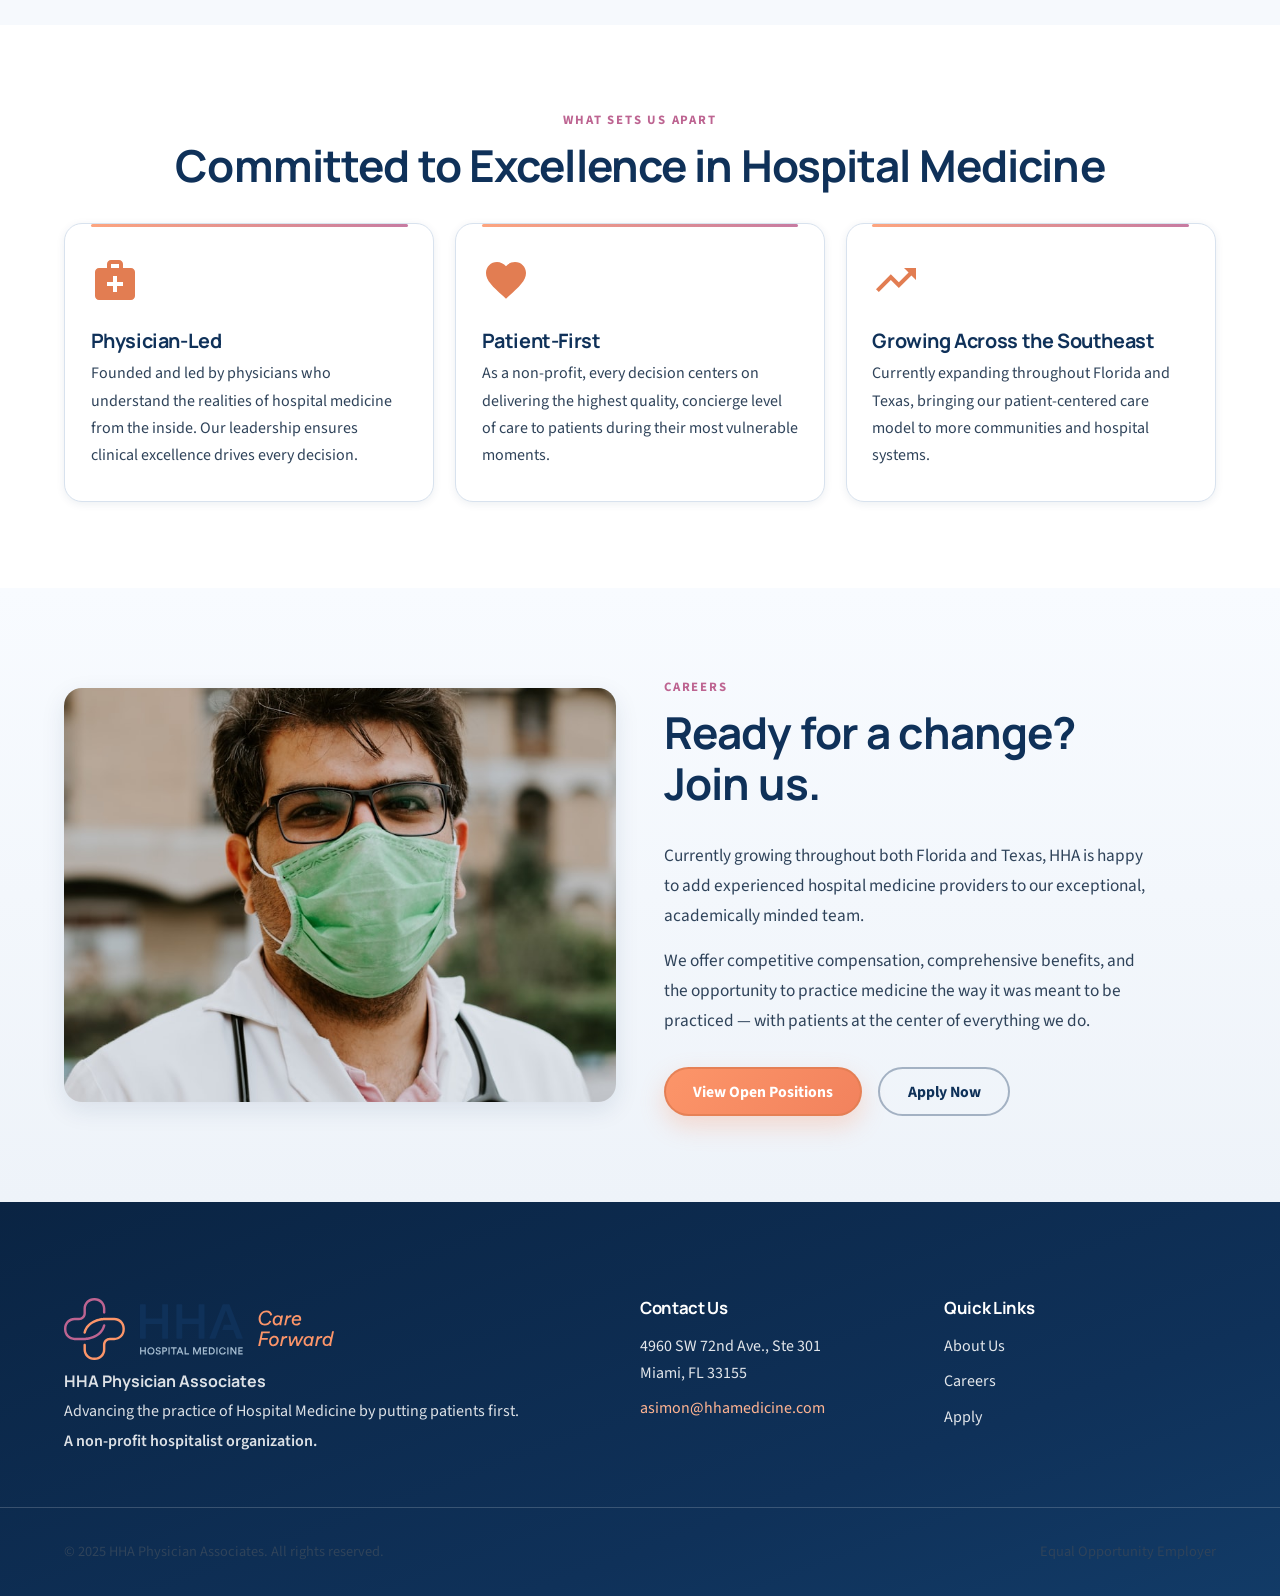
==== commit 8b5bcd43: "Add official HHA logo and professional clinical website refresh" ====
--- a/index.html
+++ b/index.html
@@ -12,7 +12,7 @@
 
   <link rel="preconnect" href="https://fonts.googleapis.com">
   <link rel="preconnect" href="https://fonts.gstatic.com" crossorigin>
-  <link href="https://fonts.googleapis.com/css2?family=Inter:wght@400;500;600;700&display=swap" rel="stylesheet">
+  <link href="https://fonts.googleapis.com/css2?family=Manrope:wght@600;700;800&family=Source+Sans+3:wght@400;500;600;700&display=swap" rel="stylesheet">
 
   <link rel="stylesheet" href="css/variables.css">
   <link rel="stylesheet" href="css/styles.css">
@@ -27,14 +27,7 @@
   <header class="site-header" id="site-header">
     <div class="container header-inner">
       <a href="index.html" class="logo" aria-label="HHA Physician Associates - Home">
-        <svg class="logo-icon" width="40" height="40" viewBox="0 0 40 40" fill="none" xmlns="http://www.w3.org/2000/svg" aria-hidden="true">
-          <rect width="40" height="40" rx="8" fill="#2A9D8F"/>
-          <path d="M10 15h6v10h-6zM24 15h6v10h-6zM16 18h8v4h-8z" fill="white"/>
-        </svg>
-        <div class="logo-text">
-          <span class="logo-name">HHA Physician Associates</span>
-          <span class="logo-tagline">Care Forward</span>
-        </div>
+        <img src="assets/images/HHA_LOGO.svg" class="logo-image" alt="HHA Physician Associates logo">
       </a>
 
       <button class="nav-toggle" id="nav-toggle" aria-expanded="false" aria-controls="nav-menu" aria-label="Toggle navigation menu">
@@ -94,7 +87,7 @@
           <div class="value-card">
             <div class="value-icon">
               <svg width="48" height="48" viewBox="0 0 24 24" fill="none" xmlns="http://www.w3.org/2000/svg" aria-hidden="true">
-                <path d="M20 6h-4V4c0-1.1-.9-2-2-2h-4c-1.1 0-2 .9-2 2v2H4c-1.1 0-2 .9-2 2v12c0 1.1.9 2 2 2h16c1.1 0 2-.9 2-2V8c0-1.1-.9-2-2-2zM10 4h4v2h-4V4zm6 11h-3v3h-2v-3H8v-2h3v-3h2v3h3v2z" fill="#2A9D8F"/>
+                <path d="M20 6h-4V4c0-1.1-.9-2-2-2h-4c-1.1 0-2 .9-2 2v2H4c-1.1 0-2 .9-2 2v12c0 1.1.9 2 2 2h16c1.1 0 2-.9 2-2V8c0-1.1-.9-2-2-2zM10 4h4v2h-4V4zm6 11h-3v3h-2v-3H8v-2h3v-3h2v3h3v2z" fill="currentColor"/>
               </svg>
             </div>
             <h3>Physician-Led</h3>
@@ -103,7 +96,7 @@
           <div class="value-card">
             <div class="value-icon">
               <svg width="48" height="48" viewBox="0 0 24 24" fill="none" xmlns="http://www.w3.org/2000/svg" aria-hidden="true">
-                <path d="M12 21.35l-1.45-1.32C5.4 15.36 2 12.28 2 8.5 2 5.42 4.42 3 7.5 3c1.74 0 3.41.81 4.5 2.09C13.09 3.81 14.76 3 16.5 3 19.58 3 22 5.42 22 8.5c0 3.78-3.4 6.86-8.55 11.54L12 21.35z" fill="#2A9D8F"/>
+                <path d="M12 21.35l-1.45-1.32C5.4 15.36 2 12.28 2 8.5 2 5.42 4.42 3 7.5 3c1.74 0 3.41.81 4.5 2.09C13.09 3.81 14.76 3 16.5 3 19.58 3 22 5.42 22 8.5c0 3.78-3.4 6.86-8.55 11.54L12 21.35z" fill="currentColor"/>
               </svg>
             </div>
             <h3>Patient-First</h3>
@@ -112,7 +105,7 @@
           <div class="value-card">
             <div class="value-icon">
               <svg width="48" height="48" viewBox="0 0 24 24" fill="none" xmlns="http://www.w3.org/2000/svg" aria-hidden="true">
-                <path d="M16 6l2.29 2.29-4.88 4.88-4-4L2 16.59 3.41 18l6-6 4 4 6.3-6.29L22 12V6h-6z" fill="#2A9D8F"/>
+                <path d="M16 6l2.29 2.29-4.88 4.88-4-4L2 16.59 3.41 18l6-6 4 4 6.3-6.29L22 12V6h-6z" fill="currentColor"/>
               </svg>
             </div>
             <h3>Growing Across the Southeast</h3>
@@ -147,12 +140,9 @@
     <div class="container footer-grid">
       <div class="footer-brand">
         <a href="index.html" class="footer-logo" aria-label="HHA Physician Associates - Home">
-          <svg class="logo-icon" width="36" height="36" viewBox="0 0 40 40" fill="none" xmlns="http://www.w3.org/2000/svg" aria-hidden="true">
-            <rect width="40" height="40" rx="8" fill="#2A9D8F"/>
-            <path d="M10 15h6v10h-6zM24 15h6v10h-6zM16 18h8v4h-8z" fill="white"/>
-          </svg>
-          <span>HHA Physician Associates</span>
+          <img src="assets/images/HHA_LOGO.svg" class="footer-logo-image" alt="HHA Physician Associates logo">
         </a>
+        <p class="footer-brand-name">HHA Physician Associates</p>
         <p>Advancing the practice of Hospital Medicine by putting patients first.</p>
         <p class="footer-nonprofit">A non-profit hospitalist organization.</p>
       </div>
--- a/css/variables.css
+++ b/css/variables.css
@@ -1,28 +1,31 @@
 :root {
-  /* Primary - Deep medical blue */
-  --color-primary: #1B3A5C;
-  --color-primary-light: #2A5A8C;
-  --color-primary-dark: #0F2440;
+  /* Primary - clinical navy */
+  --color-primary: #0F3159;
+  --color-primary-light: #1E4F82;
+  --color-primary-dark: #0A2443;
 
-  /* Accent - Teal */
-  --color-accent: #2A9D8F;
-  --color-accent-light: #40B4A6;
-  --color-accent-dark: #1E7A6E;
+  /* Brand accents from logo */
+  --color-accent: #FC9569;
+  --color-accent-light: #FFB492;
+  --color-accent-dark: #E27D52;
+  --color-highlight: #BD6491;
+  --color-highlight-light: #D48BB1;
 
   /* Neutrals */
   --color-white: #FFFFFF;
-  --color-off-white: #F7F9FC;
-  --color-light-gray: #E8ECF1;
-  --color-medium-gray: #6B7B8D;
-  --color-dark-gray: #3A4A5C;
-  --color-black: #1A1A2E;
+  --color-off-white: #F6F9FD;
+  --color-surface: #EEF3F9;
+  --color-light-gray: #D8E2EE;
+  --color-medium-gray: #5E7289;
+  --color-dark-gray: #2F435A;
+  --color-black: #102136;
 
   /* Semantic */
-  --color-error: #E74C3C;
+  --color-error: #D84C4C;
 
   /* Typography */
-  --font-heading: 'Inter', 'Segoe UI', system-ui, sans-serif;
-  --font-body: 'Inter', 'Segoe UI', system-ui, sans-serif;
+  --font-heading: 'Manrope', 'Segoe UI', system-ui, sans-serif;
+  --font-body: 'Source Sans 3', 'Segoe UI', system-ui, sans-serif;
 
   /* Spacing */
   --space-xs: 0.25rem;
@@ -38,12 +41,12 @@
   --container-padding: 1.5rem;
 
   /* Border radius */
-  --radius-sm: 4px;
-  --radius-md: 6px;
-  --radius-lg: 12px;
+  --radius-sm: 6px;
+  --radius-md: 10px;
+  --radius-lg: 18px;
 
   /* Shadows */
-  --shadow-sm: 0 1px 3px rgba(0, 0, 0, 0.08);
-  --shadow-md: 0 4px 12px rgba(0, 0, 0, 0.1);
-  --shadow-lg: 0 8px 30px rgba(0, 0, 0, 0.12);
+  --shadow-sm: 0 2px 8px rgba(15, 49, 89, 0.08);
+  --shadow-md: 0 8px 24px rgba(15, 49, 89, 0.1);
+  --shadow-lg: 0 20px 48px rgba(15, 49, 89, 0.14);
 }
--- a/css/styles.css
+++ b/css/styles.css
@@ -1,7 +1,9 @@
 /* ============================================
    Reset
    ============================================ */
-*, *::before, *::after {
+*,
+*::before,
+*::after {
   box-sizing: border-box;
   margin: 0;
   padding: 0;
@@ -9,7 +11,7 @@
 
 html {
   scroll-behavior: smooth;
-  scroll-padding-top: 80px;
+  scroll-padding-top: 92px;
 }
 
 body {
@@ -17,9 +19,11 @@
   font-size: 1rem;
   line-height: 1.7;
   color: var(--color-black);
-  background-color: var(--color-white);
+  background: linear-gradient(180deg, var(--color-off-white) 0%, var(--color-white) 26%, var(--color-white) 100%);
   -webkit-font-smoothing: antialiased;
   -moz-osx-font-smoothing: grayscale;
+  text-rendering: optimizeLegibility;
+  overflow-x: hidden;
 }
 
 img {
@@ -37,10 +41,29 @@
   list-style: none;
 }
 
-h1, h2, h3, h4, h5, h6 {
+h1,
+h2,
+h3,
+h4,
+h5,
+h6 {
   font-family: var(--font-heading);
-  line-height: 1.2;
+  line-height: 1.16;
   color: var(--color-primary);
+  letter-spacing: -0.02em;
+}
+
+p {
+  color: var(--color-dark-gray);
+}
+
+::selection {
+  background: rgba(189, 100, 145, 0.2);
+}
+
+:focus-visible {
+  outline: 3px solid rgba(252, 149, 105, 0.8);
+  outline-offset: 3px;
 }
 
 /* ============================================
@@ -65,7 +88,7 @@
   padding: 0.75rem 1.5rem;
   border-radius: var(--radius-md);
   z-index: 1000;
-  font-weight: 600;
+  font-weight: 700;
 }
 
 .skip-link:focus {
@@ -73,17 +96,18 @@
 }
 
 .section-label {
-  display: block;
-  font-size: 0.875rem;
-  font-weight: 600;
+  display: inline-block;
+  font-size: 0.8rem;
+  font-weight: 700;
   text-transform: uppercase;
-  letter-spacing: 0.1em;
-  color: var(--color-accent);
+  letter-spacing: 0.14em;
+  color: var(--color-highlight);
   margin-bottom: var(--space-sm);
 }
 
 .section-label-center {
   text-align: center;
+  display: block;
 }
 
 .section-title-center {
@@ -99,57 +123,68 @@
   align-items: center;
   justify-content: center;
   gap: 0.5rem;
-  padding: 0.75rem 1.75rem;
-  border-radius: var(--radius-md);
-  font-weight: 600;
-  font-size: 0.9375rem;
+  padding: 0.76rem 1.7rem;
+  border-radius: 999px;
+  font-weight: 700;
+  font-size: 0.98rem;
   font-family: var(--font-body);
   text-decoration: none;
-  transition: all 0.2s ease;
+  transition: transform 0.25s ease, box-shadow 0.25s ease, background-color 0.25s ease, border-color 0.25s ease, color 0.25s ease;
   cursor: pointer;
   border: 2px solid transparent;
-  line-height: 1.4;
+  line-height: 1.3;
+}
+
+.btn:hover {
+  transform: translateY(-1px);
+}
+
+.btn:active {
+  transform: translateY(0);
 }
 
 .btn-lg {
-  padding: 0.875rem 2.25rem;
-  font-size: 1.0625rem;
+  padding: 0.92rem 2.3rem;
+  font-size: 1.05rem;
 }
 
 .btn-accent {
-  background: var(--color-accent);
-  color: var(--color-white);
-  border-color: var(--color-accent);
+  background: linear-gradient(130deg, var(--color-accent) 0%, #f2825d 100%);
+  color: var(--color-white);
+  border-color: rgba(226, 125, 82, 0.8);
+  box-shadow: 0 10px 24px rgba(252, 149, 105, 0.3);
 }
 
 .btn-accent:hover,
 .btn-accent:focus-visible {
-  background: var(--color-accent-dark);
+  background: linear-gradient(130deg, #ff9f78 0%, var(--color-accent) 100%);
   border-color: var(--color-accent-dark);
+  box-shadow: 0 14px 28px rgba(252, 149, 105, 0.36);
 }
 
 .btn-outline {
   background: transparent;
   color: var(--color-primary);
-  border-color: var(--color-primary);
+  border-color: rgba(15, 49, 89, 0.34);
 }
 
 .btn-outline:hover,
 .btn-outline:focus-visible {
-  background: var(--color-primary);
-  color: var(--color-white);
+  background: rgba(15, 49, 89, 0.08);
+  border-color: rgba(15, 49, 89, 0.55);
 }
 
 .btn-outline-white {
-  background: transparent;
-  color: var(--color-white);
-  border-color: var(--color-white);
+  background: rgba(255, 255, 255, 0.03);
+  color: var(--color-white);
+  border-color: rgba(255, 255, 255, 0.75);
 }
 
 .btn-outline-white:hover,
 .btn-outline-white:focus-visible {
   background: var(--color-white);
-  color: var(--color-primary);
+  color: var(--color-primary-dark);
+  border-color: var(--color-white);
 }
 
 /* ============================================
@@ -160,96 +195,69 @@
   top: 0;
   left: 0;
   right: 0;
-  z-index: 100;
-  background: transparent;
-  transition: background 0.3s ease, box-shadow 0.3s ease;
+  z-index: 200;
+  background: rgba(246, 249, 253, 0.86);
+  border-bottom: 1px solid rgba(15, 49, 89, 0.1);
+  backdrop-filter: blur(10px);
+  -webkit-backdrop-filter: blur(10px);
+  transition: background-color 0.3s ease, box-shadow 0.3s ease, border-color 0.3s ease;
 }
 
 .site-header.scrolled {
-  background: var(--color-white);
+  background: rgba(255, 255, 255, 0.97);
   box-shadow: var(--shadow-sm);
-}
-
-.site-header.scrolled .logo-name,
-.site-header.scrolled .logo-tagline {
-  color: var(--color-primary);
-}
-
-.site-header.scrolled .nav-link {
-  color: var(--color-black);
-}
-
-.site-header.scrolled .nav-link:hover,
-.site-header.scrolled .nav-link:focus-visible {
-  color: var(--color-accent);
-}
-
-.site-header.scrolled .nav-link.btn.btn-accent {
-  color: var(--color-white);
-}
-
-.site-header.scrolled .hamburger-line {
+  border-bottom-color: rgba(15, 49, 89, 0.14);
+}
+
+.header-inner {
+  display: flex;
+  align-items: center;
+  justify-content: space-between;
+  gap: 0.75rem;
+  min-height: 78px;
+  padding-block: 0.65rem;
+}
+
+.logo {
+  display: inline-flex;
+  align-items: center;
+  flex-shrink: 1;
+  min-width: 0;
+  z-index: 205;
+}
+
+.logo-image {
+  width: clamp(138px, 44vw, 305px);
+  height: auto;
+}
+
+.nav-toggle {
+  display: inline-flex;
+  flex-direction: column;
+  justify-content: center;
+  align-items: center;
+  gap: 5px;
+  background: rgba(15, 49, 89, 0.08);
+  border: 1px solid rgba(15, 49, 89, 0.18);
+  border-radius: 10px;
+  cursor: pointer;
+  padding: 9px 8px;
+  z-index: 205;
+  transition: background-color 0.25s ease, border-color 0.25s ease;
+}
+
+.nav-toggle:hover,
+.nav-toggle:focus-visible {
+  background: rgba(15, 49, 89, 0.13);
+  border-color: rgba(15, 49, 89, 0.28);
+}
+
+.hamburger-line {
+  width: 23px;
+  height: 2px;
   background: var(--color-primary);
-}
-
-.header-inner {
-  display: flex;
-  align-items: center;
-  justify-content: space-between;
-  padding-block: 1rem;
-}
-
-/* Logo */
-.logo {
-  display: flex;
-  align-items: center;
-  gap: 0.75rem;
-  text-decoration: none;
-  z-index: 101;
-}
-
-.logo-text {
-  display: flex;
-  flex-direction: column;
-}
-
-.logo-name {
-  font-size: 1.125rem;
-  font-weight: 700;
-  color: var(--color-white);
-  line-height: 1.2;
-  transition: color 0.3s ease;
-}
-
-.logo-tagline {
-  font-size: 0.75rem;
-  font-weight: 500;
-  color: rgba(255, 255, 255, 0.8);
-  letter-spacing: 0.05em;
-  transition: color 0.3s ease;
-}
-
-.site-header.scrolled .logo-tagline {
-  color: var(--color-accent);
-}
-
-/* Navigation */
-.nav-toggle {
-  display: flex;
-  flex-direction: column;
-  gap: 5px;
-  background: none;
-  border: none;
-  cursor: pointer;
-  padding: 8px;
-  z-index: 101;
-}
-
-.hamburger-line {
-  width: 24px;
-  height: 2px;
-  background: var(--color-white);
-  transition: all 0.3s ease;
+  border-radius: 1px;
+  transition: transform 0.3s ease, opacity 0.3s ease, background-color 0.3s ease;
 }
 
 .nav-open .hamburger-line:nth-child(1) {
@@ -276,15 +284,28 @@
 }
 
 .nav-link {
-  font-weight: 500;
+  font-family: var(--font-heading);
+  font-weight: 700;
   font-size: 1rem;
-  color: var(--color-white);
+  color: var(--color-primary);
+  letter-spacing: 0.01em;
   transition: color 0.2s ease;
 }
 
-.nav-link:hover,
-.nav-link:focus-visible {
-  color: var(--color-accent-light);
+.nav-link:not(.btn):hover,
+.nav-link:not(.btn):focus-visible {
+  color: var(--color-highlight);
+}
+
+.main-nav .btn {
+  padding: 0.58rem 1.08rem;
+  font-size: 0.9rem;
+  border-width: 1.5px;
+  box-shadow: none;
+}
+
+.main-nav .nav-link.btn.btn-accent {
+  color: var(--color-white);
 }
 
 /* Mobile nav open state */
@@ -295,19 +316,35 @@
   left: 0;
   right: 0;
   bottom: 0;
-  background: var(--color-primary-dark);
+  background: linear-gradient(160deg, #0a2443 0%, #0f3159 56%, #3f5c7e 100%);
   align-items: center;
   justify-content: center;
-  z-index: 100;
+  z-index: 202;
+}
+
+.nav-open .nav-list {
+  gap: var(--space-xl);
 }
 
 .nav-open .nav-link {
-  font-size: 1.5rem;
-  color: var(--color-white);
+  font-size: clamp(1.25rem, 5vw, 1.65rem);
+  color: var(--color-white);
+}
+
+.nav-open .nav-link.btn.btn-accent {
+  color: var(--color-white);
+  font-size: 1.06rem;
+  padding: 0.9rem 1.7rem;
+  box-shadow: 0 12px 30px rgba(252, 149, 105, 0.35);
 }
 
 .nav-open .hamburger-line {
   background: var(--color-white);
+}
+
+.nav-open .nav-toggle {
+  background: rgba(255, 255, 255, 0.14);
+  border-color: rgba(255, 255, 255, 0.4);
 }
 
 /* ============================================
@@ -318,38 +355,48 @@
   min-height: 100vh;
   display: flex;
   align-items: center;
-  background: linear-gradient(135deg, var(--color-primary-dark) 0%, var(--color-primary) 50%, var(--color-primary-light) 100%);
+  background: radial-gradient(circle at 84% 14%, rgba(166, 189, 209, 0.28) 0%, rgba(166, 189, 209, 0) 34%),
+    linear-gradient(140deg, #0a2443 0%, #0f3159 48%, #26517e 100%);
   overflow: hidden;
+}
+
+.hero::before {
+  content: "";
+  position: absolute;
+  inset: 0;
+  background:
+    radial-gradient(circle at 8% 84%, rgba(252, 149, 105, 0.2) 0%, rgba(252, 149, 105, 0) 36%),
+    radial-gradient(circle at 72% 60%, rgba(189, 100, 145, 0.16) 0%, rgba(189, 100, 145, 0) 30%);
 }
 
 .hero-overlay {
   position: absolute;
   inset: 0;
-  background: url('data:image/svg+xml,<svg xmlns="http://www.w3.org/2000/svg" viewBox="0 0 1440 320"><path fill="rgba(255,255,255,0.03)" d="M0,96L48,112C96,128,192,160,288,160C384,160,480,128,576,122.7C672,117,768,139,864,149.3C960,160,1056,160,1152,138.7C1248,117,1344,75,1392,53.3L1440,32L1440,320L1392,320C1344,320,1248,320,1152,320C1056,320,960,320,864,320C768,320,672,320,576,320C480,320,384,320,288,320C192,320,96,320,48,320L0,320Z"></path></svg>') no-repeat bottom;
-  background-size: cover;
-  opacity: 0.5;
+  background: linear-gradient(180deg, rgba(6, 16, 31, 0.08) 0%, rgba(6, 16, 31, 0.35) 100%);
 }
 
 .hero-content {
   position: relative;
   z-index: 1;
-  max-width: 750px;
-  padding-block: 8rem 6rem;
+  max-width: 780px;
+  padding-block: 8.6rem 5.8rem;
 }
 
 .hero h1 {
-  font-size: clamp(2.25rem, 5vw, 3.75rem);
-  font-weight: 700;
+  font-size: clamp(2.12rem, 5.2vw, 3.9rem);
+  font-weight: 800;
   color: var(--color-white);
   margin-bottom: var(--space-md);
-  line-height: 1.15;
+  line-height: 1.06;
+  letter-spacing: -0.03em;
 }
 
 .hero-tagline {
-  font-size: clamp(1.125rem, 2vw, 1.375rem);
-  color: rgba(255, 255, 255, 0.9);
+  max-width: 62ch;
+  font-size: clamp(1.1rem, 2.6vw, 1.35rem);
+  color: rgba(255, 255, 255, 0.92);
   margin-bottom: var(--space-xl);
-  line-height: 1.6;
+  line-height: 1.55;
 }
 
 .hero-actions {
@@ -359,11 +406,26 @@
 }
 
 /* ============================================
-   About Section
-   ============================================ */
+   Section Layout
+   ============================================ */
+.about,
+.values,
+.join,
+.job-posting,
+.apply-section {
+  padding: var(--space-3xl) 0;
+}
+
 .about {
-  padding: var(--space-3xl) 0;
   background: var(--color-off-white);
+}
+
+.values {
+  background: var(--color-white);
+}
+
+.join {
+  background: linear-gradient(180deg, #f8fbff 0%, var(--color-surface) 100%);
 }
 
 .two-column {
@@ -373,123 +435,108 @@
   align-items: center;
 }
 
-.about h2 {
-  font-size: clamp(1.75rem, 3.5vw, 2.5rem);
+.text-content {
+  max-width: 62ch;
+}
+
+.about h2,
+.join h2,
+.values h2 {
+  font-size: clamp(1.85rem, 3.7vw, 2.75rem);
   margin-bottom: var(--space-lg);
 }
 
-.about p {
+.about p,
+.join p,
+.apply-content p,
+.job-body p {
   margin-bottom: var(--space-md);
-  color: var(--color-dark-gray);
-  font-size: 1.0625rem;
+  font-size: 1.08rem;
+  line-height: 1.72;
 }
 
 .about blockquote {
+  margin-top: var(--space-lg);
+  padding: 1.2rem 1.4rem;
   border-left: 4px solid var(--color-accent);
-  padding-left: var(--space-lg);
-  margin-top: var(--space-lg);
-  font-style: italic;
+  background: var(--color-white);
+  border-radius: var(--radius-md);
+  box-shadow: var(--shadow-sm);
 }
 
 .about blockquote p {
-  font-size: 1.1875rem;
+  margin: 0;
+  font-size: 1.22rem;
+  line-height: 1.58;
   color: var(--color-primary);
-  line-height: 1.6;
-  margin-bottom: 0;
-}
-
-/* Section images */
+  font-weight: 600;
+}
+
 .section-image {
   width: 100%;
-  height: auto;
   border-radius: var(--radius-lg);
   object-fit: cover;
-  min-height: 350px;
-  max-height: 500px;
-  box-shadow: 0 4px 20px rgba(0, 0, 0, 0.1);
-}
-
-/* Image placeholder (fallback) */
-.image-placeholder {
-  background: linear-gradient(135deg, var(--color-light-gray) 0%, var(--color-off-white) 100%);
-  border-radius: var(--radius-lg);
-  display: flex;
-  flex-direction: column;
-  align-items: center;
-  justify-content: center;
-  gap: var(--space-md);
-  min-height: 350px;
-  color: var(--color-medium-gray);
-  font-size: 0.875rem;
-  border: 2px dashed var(--color-light-gray);
-}
-
-/* ============================================
-   Values Section
-   ============================================ */
-.values {
-  padding: var(--space-3xl) 0;
-  background: var(--color-white);
-}
-
-.values h2 {
-  font-size: clamp(1.75rem, 3.5vw, 2.5rem);
-}
-
+  aspect-ratio: 4 / 3;
+  min-height: 330px;
+  max-height: 510px;
+  box-shadow: var(--shadow-md);
+}
+
+/* ============================================
+   Values
+   ============================================ */
 .values-grid {
   display: grid;
   grid-template-columns: 1fr;
-  gap: var(--space-lg);
+  gap: 1.2rem;
 }
 
 .value-card {
+  position: relative;
   background: var(--color-white);
   border: 1px solid var(--color-light-gray);
   border-radius: var(--radius-lg);
-  padding: var(--space-xl);
-  transition: transform 0.2s ease, box-shadow 0.2s ease;
+  padding: 2rem 1.6rem;
+  box-shadow: var(--shadow-sm);
+  transition: transform 0.28s ease, box-shadow 0.28s ease, border-color 0.28s ease;
+}
+
+.value-card::before {
+  content: "";
+  position: absolute;
+  left: 1.6rem;
+  right: 1.6rem;
+  top: 0;
+  height: 3px;
+  border-radius: 3px;
+  background: linear-gradient(90deg, rgba(252, 149, 105, 0.85) 0%, rgba(189, 100, 145, 0.85) 100%);
 }
 
 .value-card:hover {
-  transform: translateY(-4px);
-  box-shadow: var(--shadow-lg);
+  transform: translateY(-5px);
+  border-color: rgba(15, 49, 89, 0.2);
+  box-shadow: var(--shadow-md);
 }
 
 .value-icon {
   margin-bottom: var(--space-md);
+  color: var(--color-accent-dark);
 }
 
 .value-card h3 {
-  font-size: 1.25rem;
+  font-size: 1.24rem;
   margin-bottom: var(--space-sm);
-  color: var(--color-primary);
 }
 
 .value-card p {
+  margin-bottom: 0;
+  font-size: 1rem;
   color: var(--color-dark-gray);
-  font-size: 0.9375rem;
-  line-height: 1.7;
-}
-
-/* ============================================
-   Join Section
-   ============================================ */
-.join {
-  padding: var(--space-3xl) 0;
-  background: var(--color-off-white);
-}
-
-.join h2 {
-  font-size: clamp(1.75rem, 3.5vw, 2.5rem);
-  margin-bottom: var(--space-lg);
-}
-
-.join p {
-  margin-bottom: var(--space-md);
-  color: var(--color-dark-gray);
-  font-size: 1.0625rem;
-}
-
+}
+
+/* ============================================
+   Join
+   ============================================ */
 .join-actions {
   display: flex;
   flex-wrap: wrap;
@@ -497,16 +544,12 @@
   margin-top: var(--space-lg);
 }
 
-.two-column.reverse {
-  direction: ltr;
-}
-
 /* ============================================
    Footer
    ============================================ */
 .site-footer {
-  background: var(--color-primary-dark);
-  color: rgba(255, 255, 255, 0.85);
+  background: linear-gradient(160deg, #0a2443 0%, #0f3159 68%, #123b67 100%);
+  color: rgba(255, 255, 255, 0.88);
   padding-top: var(--space-3xl);
 }
 
@@ -518,45 +561,56 @@
 }
 
 .footer-logo {
-  display: flex;
-  align-items: center;
-  gap: 0.75rem;
-  font-size: 1.125rem;
+  display: inline-flex;
+  align-items: center;
+  margin-bottom: var(--space-sm);
+}
+
+.footer-logo-image {
+  width: clamp(160px, 50vw, 270px);
+  height: auto;
+}
+
+.footer-brand-name {
+  font-family: var(--font-heading);
   font-weight: 700;
-  color: var(--color-white);
-  margin-bottom: var(--space-md);
+  font-size: 1.06rem;
+  color: var(--color-white);
+  margin-bottom: 0.2rem;
 }
 
 .footer-brand p {
-  font-size: 0.9375rem;
-  line-height: 1.6;
+  font-size: 1rem;
+  line-height: 1.62;
   margin-bottom: var(--space-xs);
+  color: rgba(255, 255, 255, 0.86);
 }
 
 .footer-nonprofit {
   color: var(--color-accent-light);
-  font-weight: 500;
+  font-weight: 600;
 }
 
 .footer-contact h4,
 .footer-links h4 {
   color: var(--color-white);
-  font-size: 1rem;
+  font-size: 1.05rem;
   margin-bottom: var(--space-md);
 }
 
 .footer-contact address {
   font-style: normal;
   margin-bottom: var(--space-sm);
-  line-height: 1.7;
+  line-height: 1.68;
 }
 
 .footer-contact a {
   color: var(--color-accent-light);
-  transition: color 0.2s ease;
-}
-
-.footer-contact a:hover {
+  transition: color 0.25s ease;
+}
+
+.footer-contact a:hover,
+.footer-contact a:focus-visible {
   color: var(--color-white);
 }
 
@@ -567,17 +621,18 @@
 }
 
 .footer-links a {
-  color: rgba(255, 255, 255, 0.85);
-  transition: color 0.2s ease;
-  font-size: 0.9375rem;
-}
-
-.footer-links a:hover {
+  color: rgba(255, 255, 255, 0.88);
+  transition: color 0.25s ease;
+  font-size: 1rem;
+}
+
+.footer-links a:hover,
+.footer-links a:focus-visible {
   color: var(--color-accent-light);
 }
 
 .footer-bottom {
-  border-top: 1px solid rgba(255, 255, 255, 0.1);
+  border-top: 1px solid rgba(255, 255, 255, 0.18);
   padding: var(--space-lg) 0;
 }
 
@@ -585,57 +640,59 @@
   display: flex;
   flex-direction: column;
   gap: var(--space-xs);
-  font-size: 0.875rem;
-  color: rgba(255, 255, 255, 0.6);
-}
-
-/* ============================================
-   Careers Page Styles
+  font-size: 0.9rem;
+  color: rgba(255, 255, 255, 0.76);
+}
+
+/* ============================================
+   Careers Page
    ============================================ */
 .page-hero {
-  background: linear-gradient(135deg, var(--color-primary-dark) 0%, var(--color-primary) 100%);
-  padding: 8rem 0 4rem;
+  background: radial-gradient(circle at 14% 24%, rgba(166, 189, 209, 0.18) 0%, rgba(166, 189, 209, 0) 34%),
+    linear-gradient(140deg, #0a2443 0%, #0f3159 58%, #264f7a 100%);
   text-align: center;
+  padding: 9.4rem 0 4.4rem;
 }
 
 .page-hero h1 {
-  font-size: clamp(2rem, 4vw, 3rem);
+  font-size: clamp(2rem, 4.8vw, 3.2rem);
   color: var(--color-white);
   margin-bottom: var(--space-sm);
+  letter-spacing: -0.025em;
 }
 
 .page-hero p {
-  color: rgba(255, 255, 255, 0.85);
-  font-size: 1.125rem;
-}
-
-/* Job posting */
+  color: rgba(255, 255, 255, 0.9);
+  font-size: 1.18rem;
+}
+
 .job-posting {
-  padding: var(--space-3xl) 0;
+  background: linear-gradient(180deg, #f5f8fd 0%, #ffffff 55%);
 }
 
 .job-card {
   background: var(--color-white);
-  border: 1px solid var(--color-light-gray);
-  border-radius: var(--radius-lg);
+  border: 1px solid rgba(15, 49, 89, 0.1);
+  border-radius: 20px;
   overflow: hidden;
+  box-shadow: var(--shadow-md);
 }
 
 .job-header {
-  background: var(--color-off-white);
-  padding: var(--space-xl);
-  border-bottom: 1px solid var(--color-light-gray);
+  background: linear-gradient(180deg, #f7faff 0%, #f0f5fb 100%);
+  padding: 2rem;
+  border-bottom: 1px solid rgba(15, 49, 89, 0.12);
 }
 
 .job-header h2 {
-  font-size: 1.75rem;
+  font-size: 2rem;
   margin-bottom: var(--space-md);
 }
 
 .job-meta {
   display: flex;
   flex-wrap: wrap;
-  gap: var(--space-sm);
+  gap: 0.72rem;
   align-items: center;
 }
 
@@ -643,32 +700,34 @@
   display: inline-block;
   background: var(--color-accent);
   color: var(--color-white);
-  padding: 0.25rem 0.75rem;
-  border-radius: 20px;
-  font-size: 0.8125rem;
+  padding: 0.3rem 0.82rem;
+  border-radius: 999px;
+  font-size: 0.83rem;
+  font-family: var(--font-heading);
+  font-weight: 700;
+}
+
+.badge-outline {
+  background: rgba(189, 100, 145, 0.12);
+  border: 1px solid rgba(189, 100, 145, 0.5);
+  color: var(--color-highlight);
+}
+
+.job-location {
+  display: inline-flex;
+  align-items: center;
+  gap: 0.35rem;
+  color: var(--color-medium-gray);
   font-weight: 600;
-}
-
-.badge-outline {
-  background: transparent;
-  border: 1px solid var(--color-primary);
-  color: var(--color-primary);
-}
-
-.job-location {
-  display: flex;
-  align-items: center;
-  gap: 0.25rem;
-  color: var(--color-medium-gray);
-  font-size: 0.9375rem;
+  font-size: 0.95rem;
 }
 
 .job-body {
-  padding: var(--space-xl);
+  padding: 2rem;
 }
 
 .job-body h3 {
-  font-size: 1.25rem;
+  font-size: 1.33rem;
   margin-bottom: var(--space-md);
   margin-top: var(--space-xl);
   color: var(--color-primary);
@@ -678,6 +737,10 @@
   margin-top: 0;
 }
 
+.job-intro {
+  color: var(--color-dark-gray);
+}
+
 .job-body ul {
   list-style: none;
   padding: 0;
@@ -685,40 +748,40 @@
 
 .job-body li {
   position: relative;
-  padding-left: 1.5rem;
-  margin-bottom: var(--space-sm);
+  padding-left: 1.45rem;
+  margin-bottom: 0.62rem;
   color: var(--color-dark-gray);
-  line-height: 1.6;
+  line-height: 1.62;
 }
 
 .job-body li::before {
   content: "";
   position: absolute;
   left: 0;
-  top: 0.6em;
-  width: 6px;
-  height: 6px;
+  top: 0.62em;
+  width: 7px;
+  height: 7px;
   border-radius: 50%;
-  background: var(--color-accent);
-}
-
-/* Benefits grid */
+  background: linear-gradient(130deg, var(--color-accent) 0%, var(--color-highlight) 100%);
+}
+
 .benefits-grid {
   display: grid;
-  grid-template-columns: repeat(2, 1fr);
-  gap: var(--space-md);
+  grid-template-columns: 1fr;
+  gap: 0.82rem;
   margin-top: var(--space-md);
 }
 
 .benefit-item {
   display: flex;
   align-items: center;
-  gap: 0.5rem;
-  padding: var(--space-md);
-  background: var(--color-off-white);
+  gap: 0.6rem;
+  padding: 0.95rem 1rem;
+  background: linear-gradient(160deg, #f8fbff 0%, #f2f7fd 100%);
   border-radius: var(--radius-md);
-  font-weight: 500;
-  font-size: 0.9375rem;
+  border: 1px solid rgba(15, 49, 89, 0.1);
+  font-weight: 600;
+  font-size: 0.96rem;
   color: var(--color-primary);
 }
 
@@ -732,41 +795,63 @@
   flex-shrink: 0;
 }
 
-/* Apply section */
 .apply-section {
-  padding: var(--space-3xl) 0;
-  background: var(--color-off-white);
+  background: linear-gradient(180deg, #eef4fc 0%, #f9fbff 100%);
 }
 
 .apply-content {
   text-align: center;
-  max-width: 600px;
+  max-width: 690px;
   margin: 0 auto;
+  padding: 2.2rem 1.8rem;
+  background: rgba(255, 255, 255, 0.72);
+  border: 1px solid rgba(15, 49, 89, 0.1);
+  border-radius: 22px;
+  box-shadow: var(--shadow-sm);
+  backdrop-filter: blur(3px);
 }
 
 .apply-content h2 {
-  font-size: clamp(1.75rem, 3vw, 2.25rem);
+  font-size: clamp(1.82rem, 3.1vw, 2.35rem);
   margin-bottom: var(--space-md);
 }
 
-.apply-content p {
-  color: var(--color-dark-gray);
-  margin-bottom: var(--space-lg);
-  font-size: 1.0625rem;
-}
-
 .apply-content .btn {
-  font-size: 1.125rem;
-  padding: 1rem 2.5rem;
-}
-
-/* ============================================
-   Animations
-   ============================================ */
+  font-size: 1.1rem;
+  padding: 1rem 2.4rem;
+}
+
+.apply-email {
+  margin-top: var(--space-md);
+  font-size: 0.95rem;
+  color: var(--color-medium-gray);
+  font-weight: 600;
+}
+
+/* ============================================
+   Subtle Motion
+   ============================================ */
+.value-card,
+.section-image,
+.job-card,
+.btn,
+.nav-link,
+.footer-links a {
+  transition-duration: 0.26s;
+  transition-timing-function: ease;
+}
+
 @media (prefers-reduced-motion: reduce) {
-  *, *::before, *::after {
+  *,
+  *::before,
+  *::after {
     animation-duration: 0.01ms !important;
     transition-duration: 0.01ms !important;
     scroll-behavior: auto !important;
   }
-}
+
+  .btn:hover,
+  .value-card:hover {
+    transform: none;
+  }
+}
--- a/css/responsive.css
+++ b/css/responsive.css
@@ -1,10 +1,49 @@
 /* ============================================
-   Responsive Styles - Mobile First
+   Responsive Styles
    ============================================ */
 
-/* ---- Tablet (768px+) ---- */
+/* ---- Compact phones ---- */
+@media (max-width: 480px) {
+  .container {
+    padding-inline: 1rem;
+  }
+
+  .header-inner {
+    min-height: 74px;
+    padding-block: 0.55rem;
+    gap: 0.5rem;
+  }
+
+  .logo-image {
+    width: clamp(126px, 43vw, 150px);
+  }
+
+  .hero-content {
+    padding-block: 8rem 5rem;
+  }
+
+  .hero-actions {
+    flex-direction: column;
+    align-items: stretch;
+  }
+
+  .hero-actions .btn {
+    width: 100%;
+  }
+
+  .job-header,
+  .job-body,
+  .apply-content {
+    padding-inline: 1.2rem;
+  }
+
+  .footer-logo-image {
+    width: clamp(150px, 58vw, 210px);
+  }
+}
+
+/* ---- Tablet and up ---- */
 @media (min-width: 768px) {
-  /* Navigation */
   .nav-toggle {
     display: none;
   }
@@ -15,20 +54,32 @@
 
   .nav-list {
     flex-direction: row;
-    gap: var(--space-lg);
+    gap: 1.1rem;
+    align-items: center;
   }
 
   .nav-link {
-    font-size: 0.9375rem;
+    font-size: 0.95rem;
   }
 
-  /* Two-column layout */
+  .main-nav .btn {
+    padding: 0.54rem 0.95rem;
+    font-size: 0.88rem;
+  }
+
+  .header-inner {
+    min-height: 84px;
+    gap: 1rem;
+    padding-block: 0.7rem;
+  }
+
+  .logo-image {
+    width: clamp(180px, 25vw, 280px);
+  }
+
   .two-column {
     grid-template-columns: 1fr 1fr;
-  }
-
-  .two-column.reverse {
-    grid-template-columns: 1fr 1fr;
+    gap: var(--space-xl);
   }
 
   .two-column.reverse .text-content {
@@ -39,14 +90,13 @@
     order: 1;
   }
 
-  /* Values grid */
   .values-grid {
     grid-template-columns: repeat(2, 1fr);
   }
 
-  /* Footer */
   .footer-grid {
     grid-template-columns: 2fr 1fr 1fr;
+    gap: var(--space-lg);
   }
 
   .footer-bottom-inner {
@@ -54,42 +104,58 @@
     justify-content: space-between;
   }
 
-  /* Benefits grid */
   .benefits-grid {
     grid-template-columns: repeat(2, 1fr);
   }
 }
 
-/* ---- Desktop (1024px+) ---- */
+/* ---- Desktop ---- */
 @media (min-width: 1024px) {
-  /* Values grid */
-  .values-grid {
-    grid-template-columns: repeat(3, 1fr);
+  .logo-image {
+    width: clamp(210px, 23vw, 320px);
   }
 
-  /* Hero */
-  .hero-content {
-    padding-block: 10rem 8rem;
+  .nav-list {
+    gap: 1.4rem;
   }
 
-  /* Sections */
+  .main-nav .btn {
+    padding: 0.58rem 1.02rem;
+  }
+
+  .hero-content {
+    padding-block: 10rem 7.4rem;
+  }
+
   .about,
   .values,
   .join,
   .job-posting,
   .apply-section {
-    padding: 5rem 0;
+    padding: 5.35rem 0;
   }
 
-  /* Benefits grid on desktop */
+  .values-grid {
+    grid-template-columns: repeat(3, 1fr);
+    gap: 1.3rem;
+  }
+
   .benefits-grid {
     grid-template-columns: repeat(4, 1fr);
   }
+
+  .apply-content {
+    padding: 2.5rem 2.4rem;
+  }
 }
 
-/* ---- Large Desktop (1440px+) ---- */
+/* ---- Large desktop ---- */
 @media (min-width: 1440px) {
   .container {
     padding-inline: 2rem;
   }
+
+  .hero-content {
+    max-width: 860px;
+  }
 }
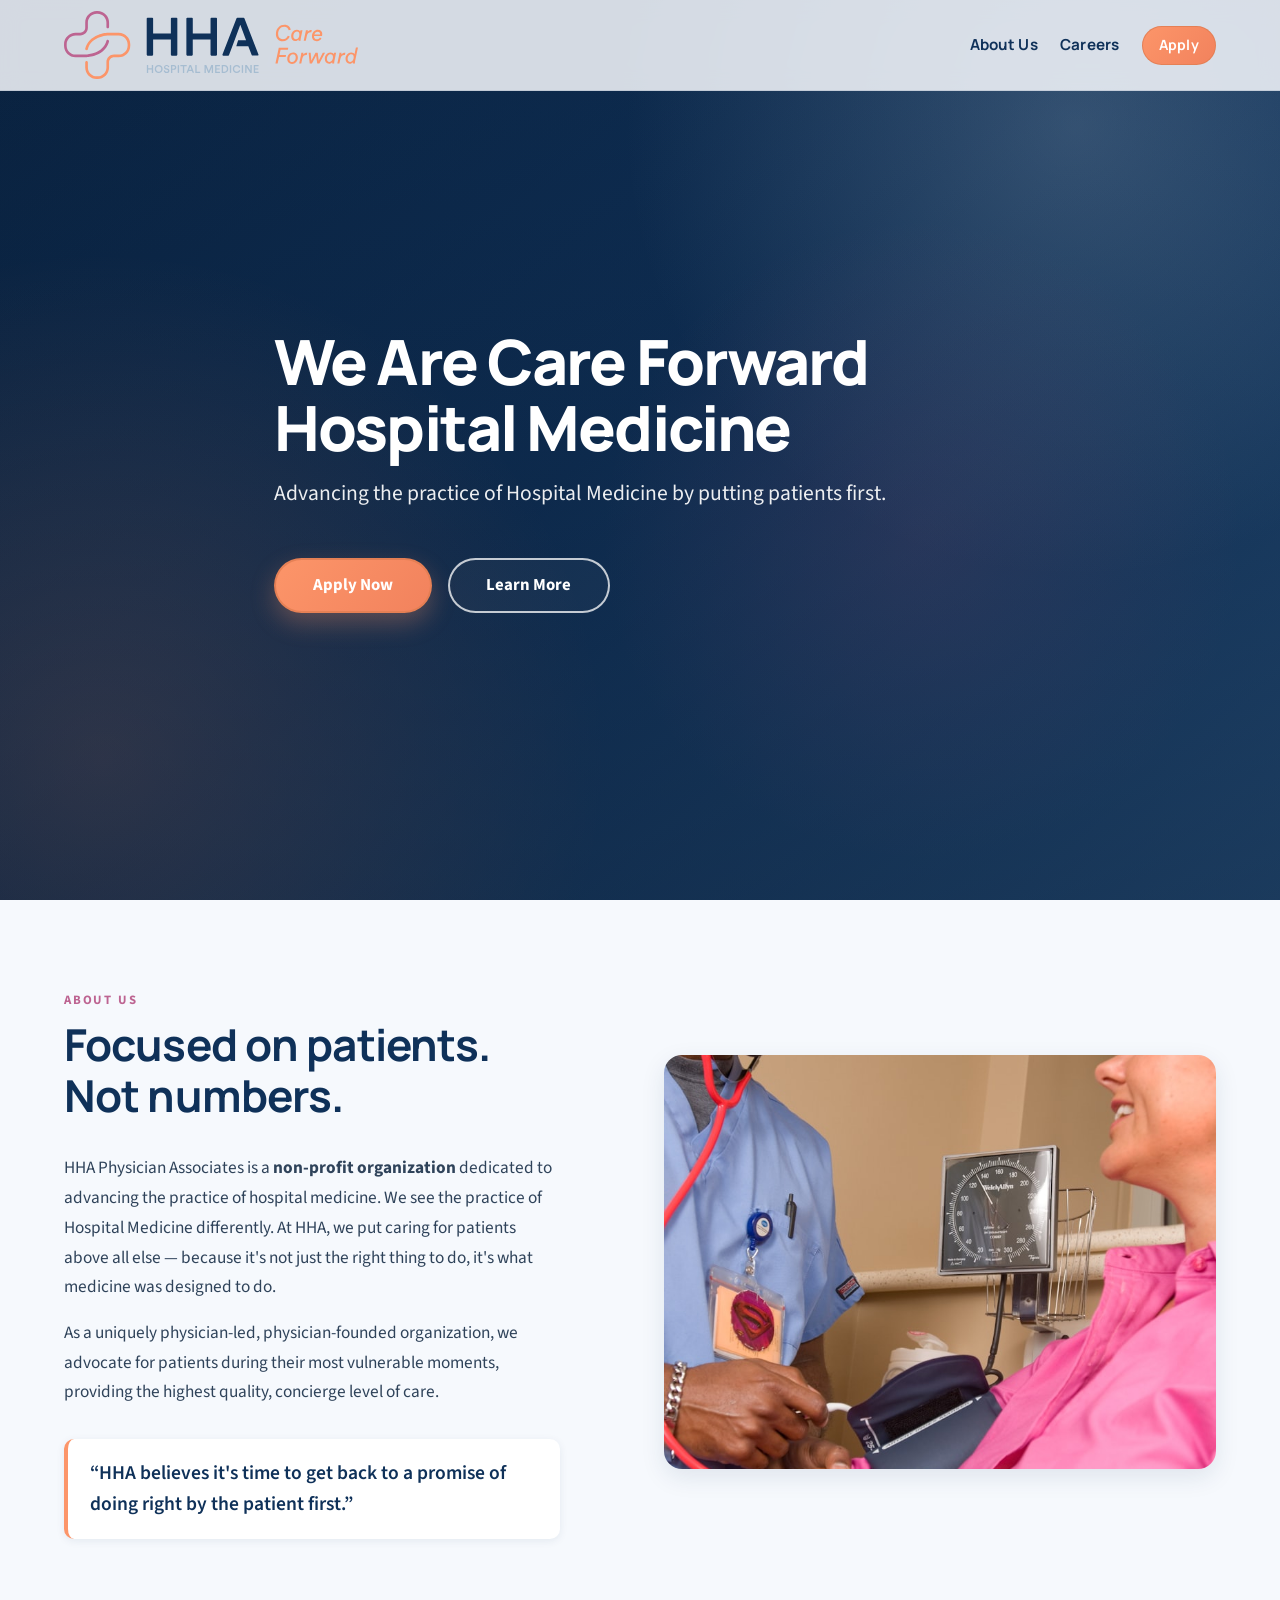
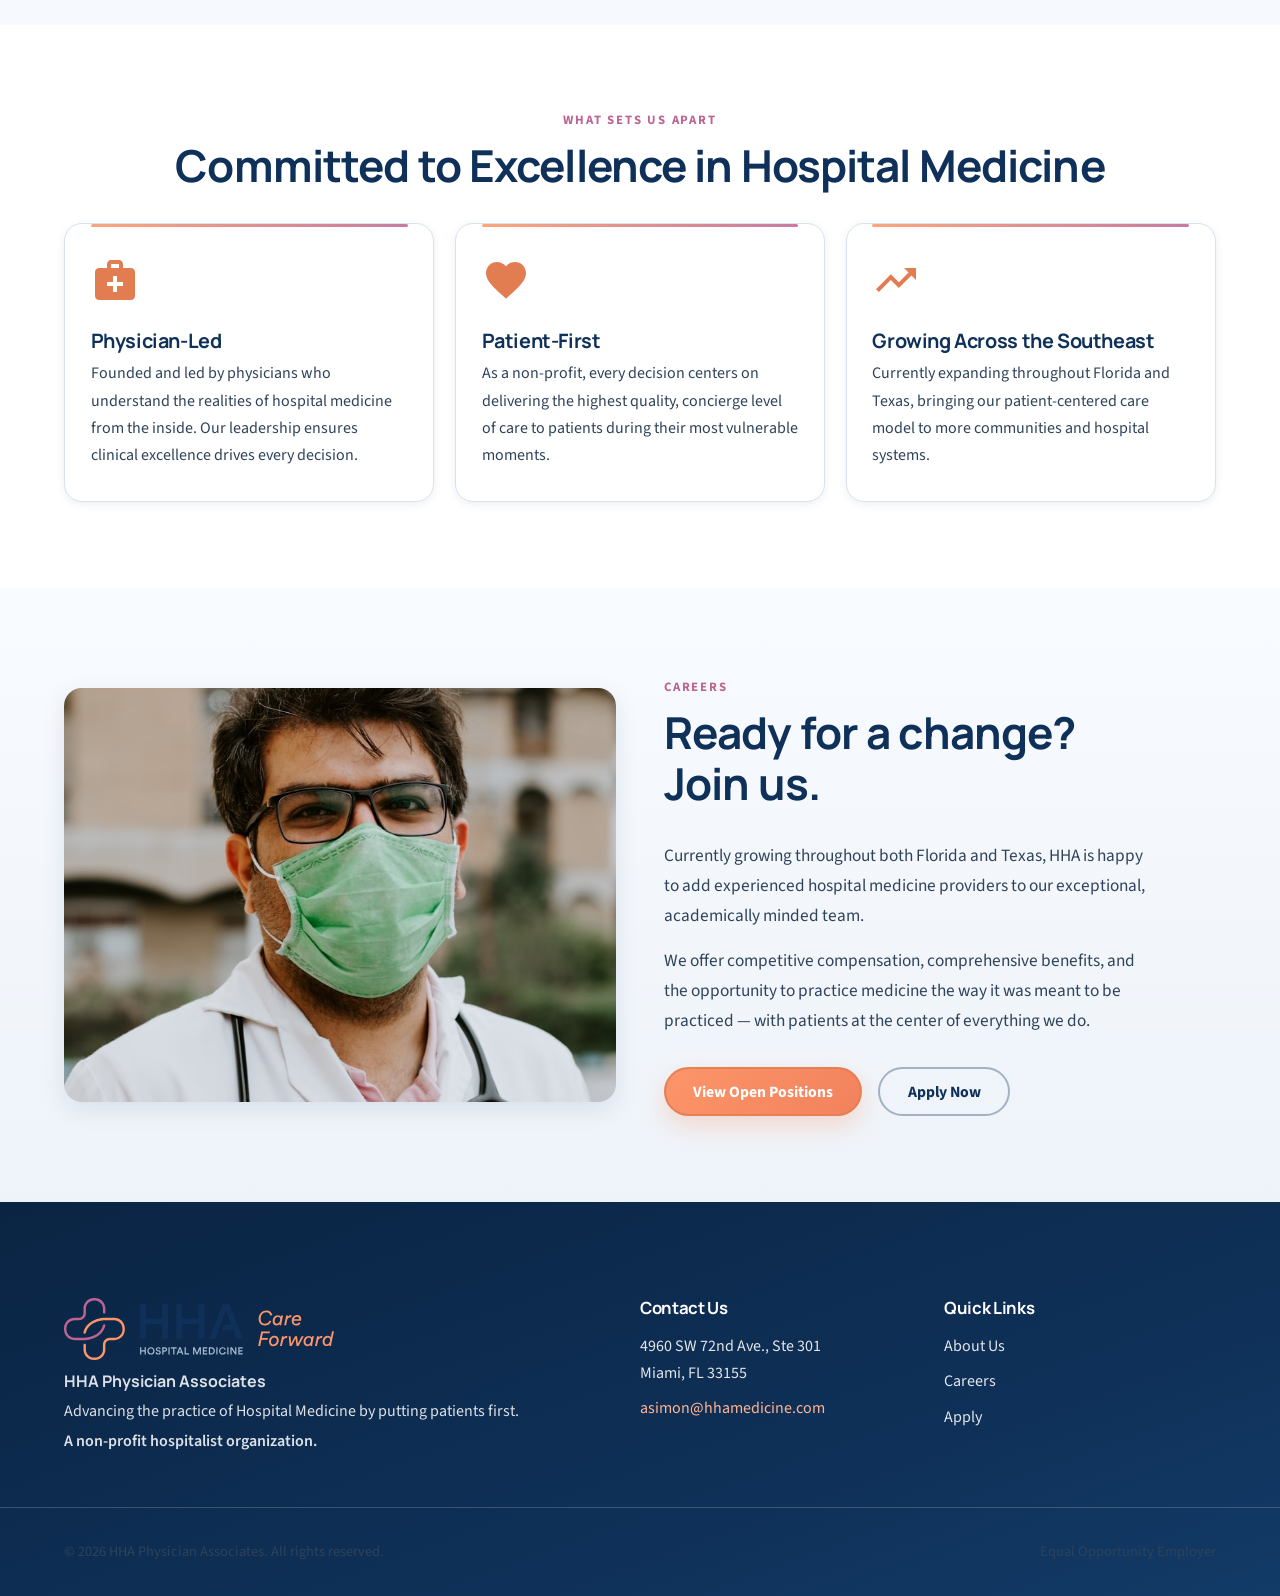
==== commit 8f16957f: "Update footer copyright to 2026" ====
--- a/index.html
+++ b/index.html
@@ -165,7 +165,7 @@
     </div>
     <div class="footer-bottom">
       <div class="container footer-bottom-inner">
-        <p>&copy; 2025 HHA Physician Associates. All rights reserved.</p>
+        <p>&copy; 2026 HHA Physician Associates. All rights reserved.</p>
         <p>Equal Opportunity Employer</p>
       </div>
     </div>
